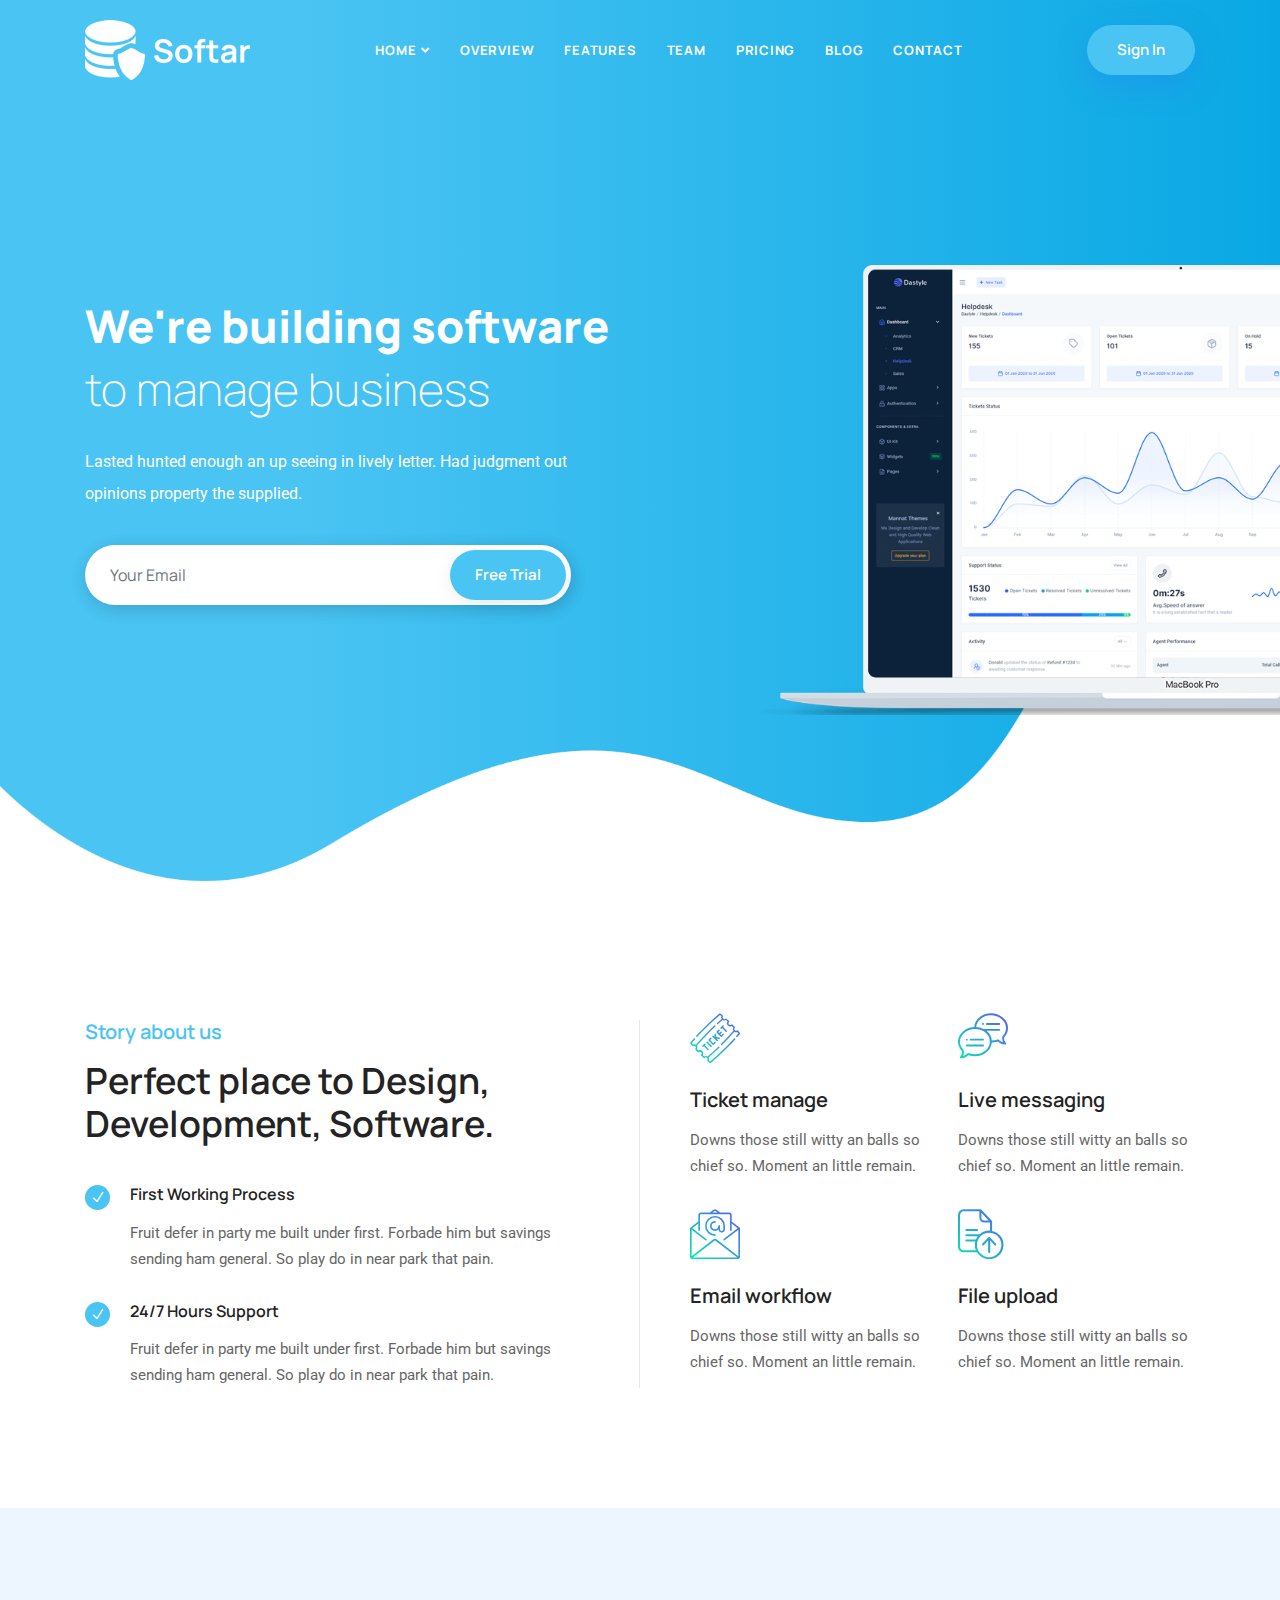
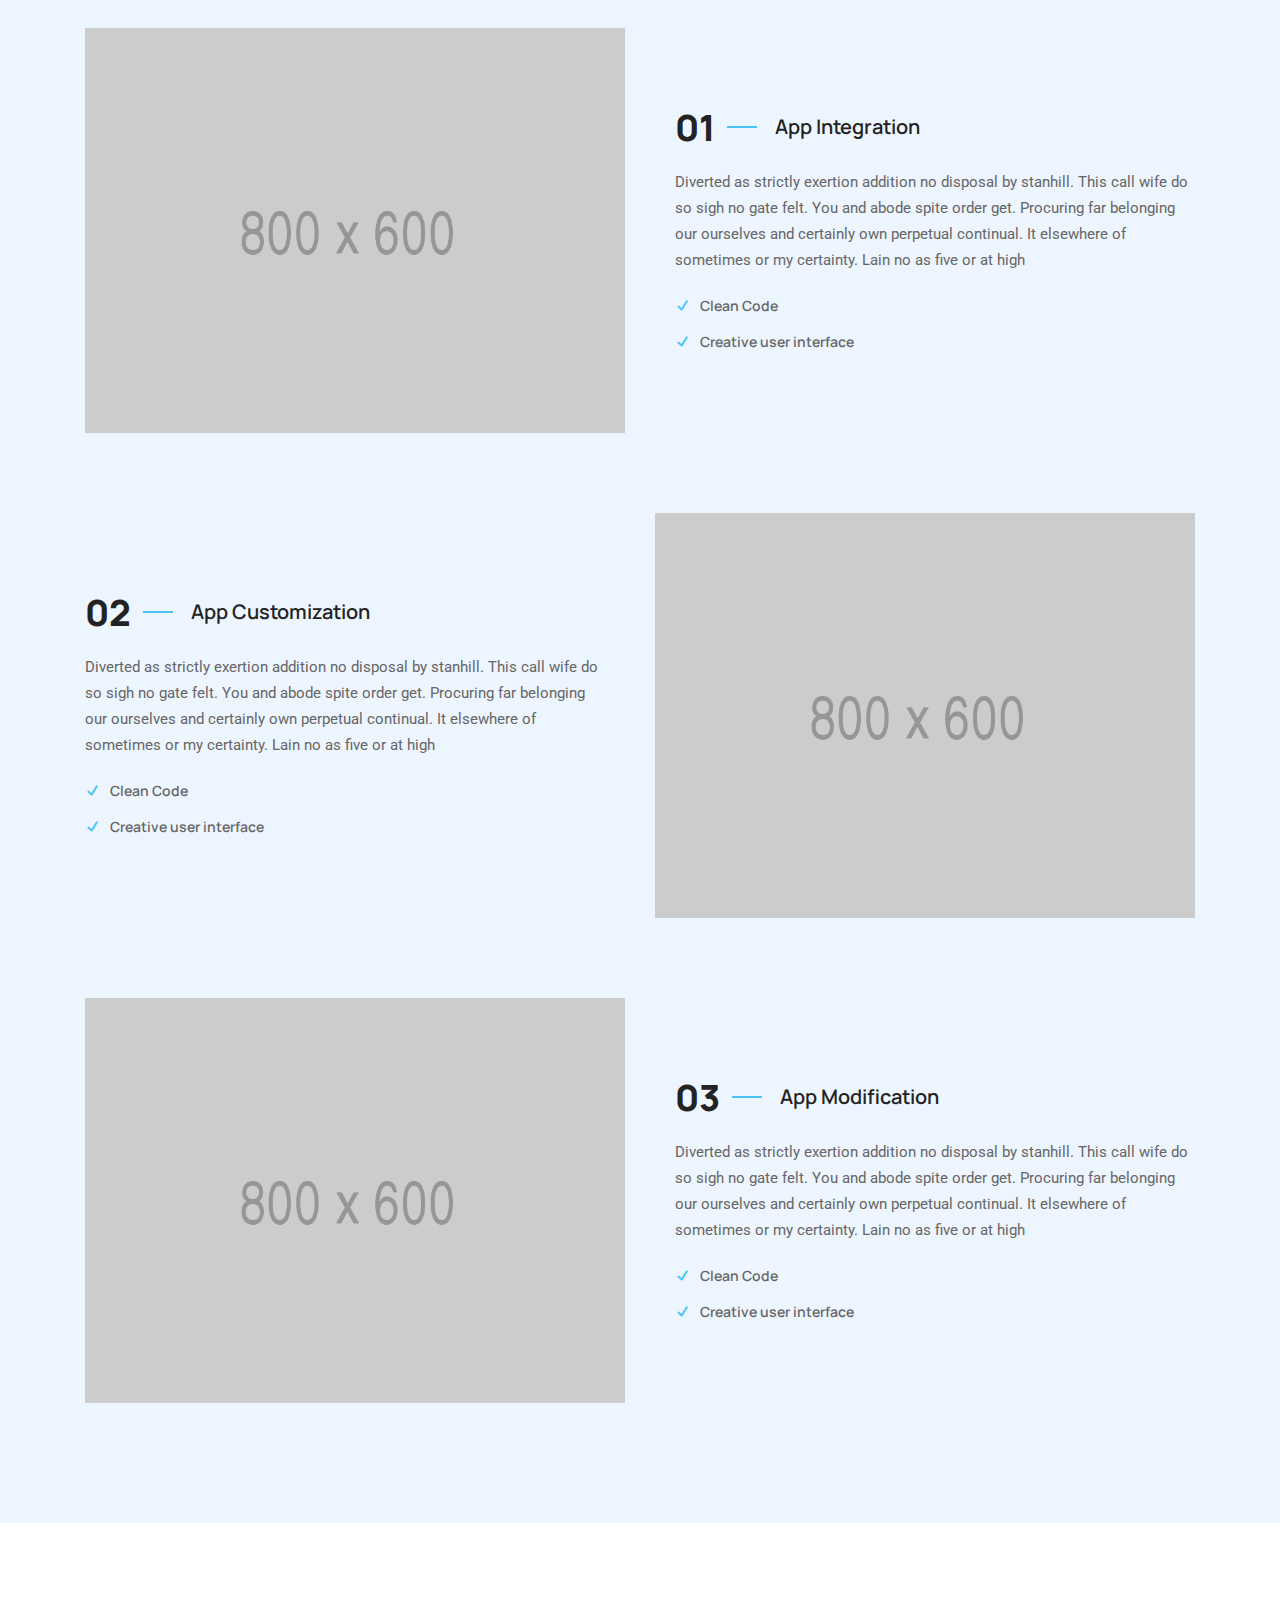
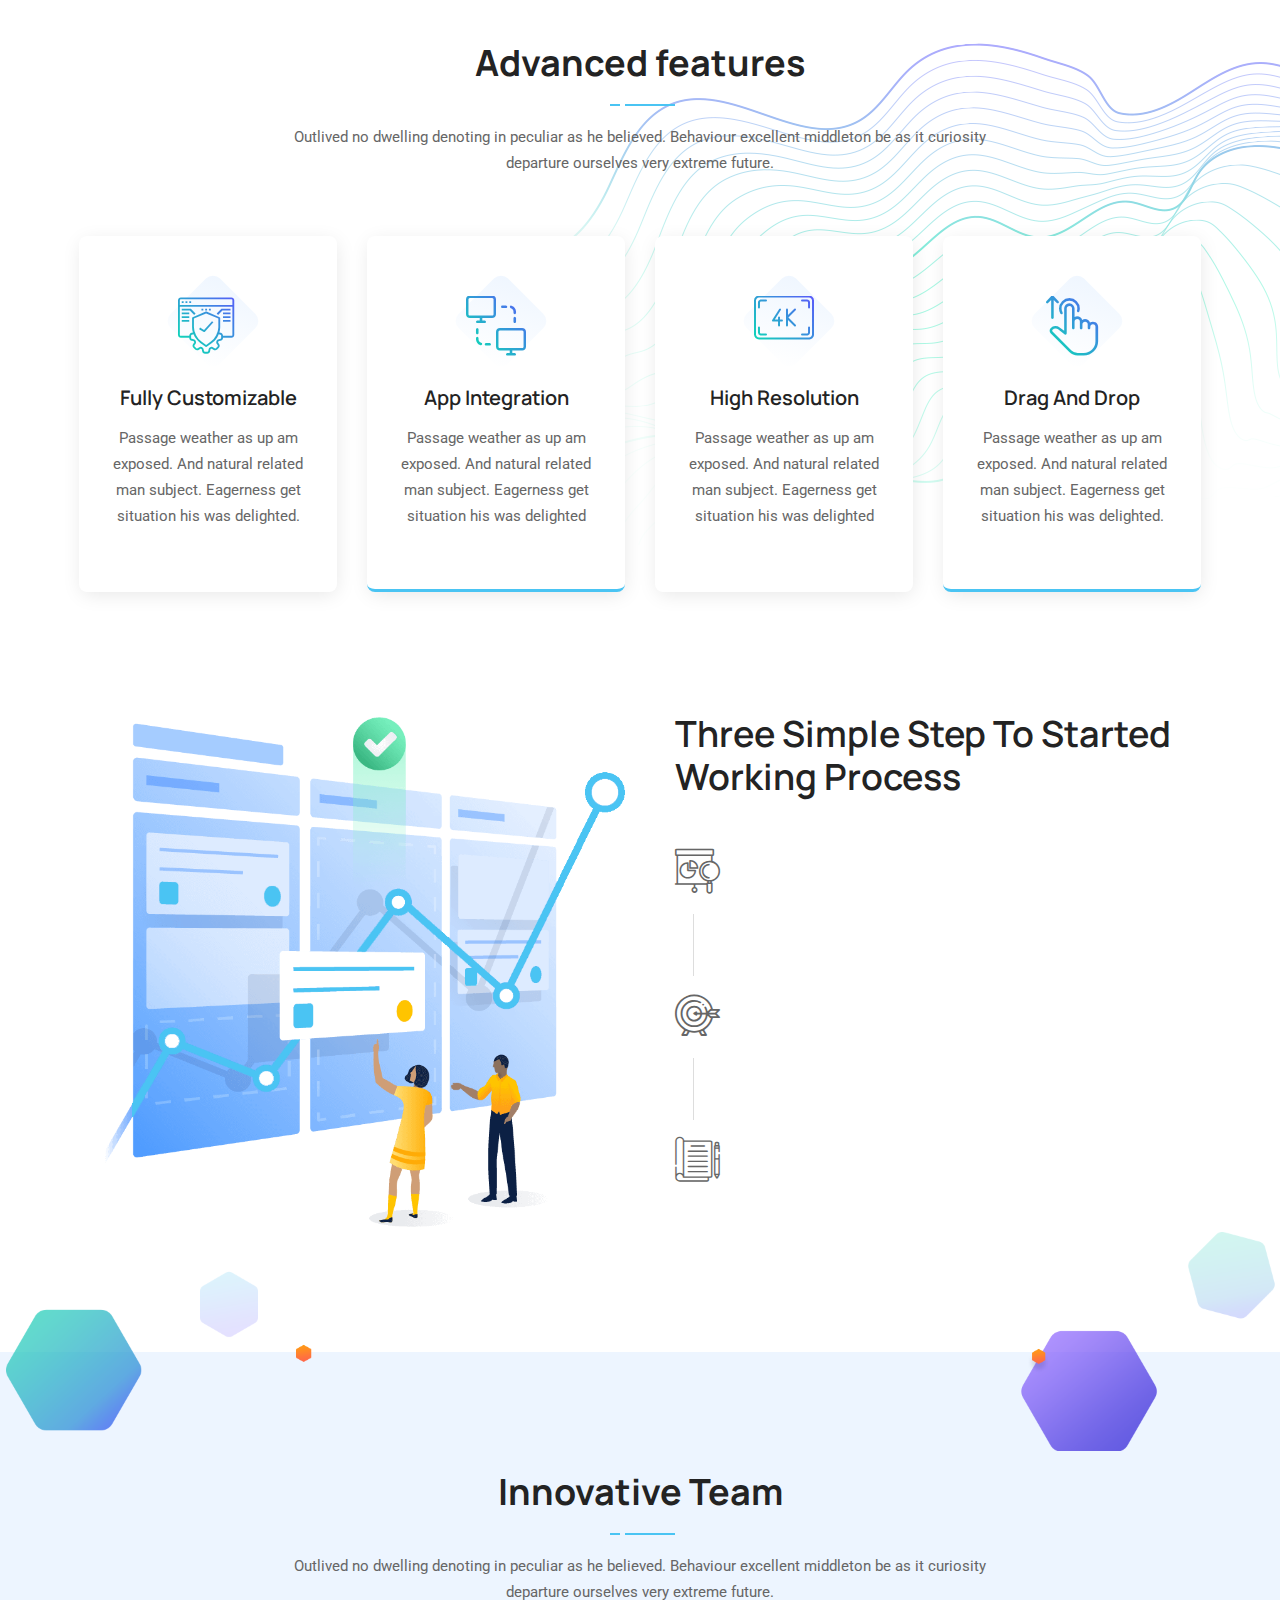
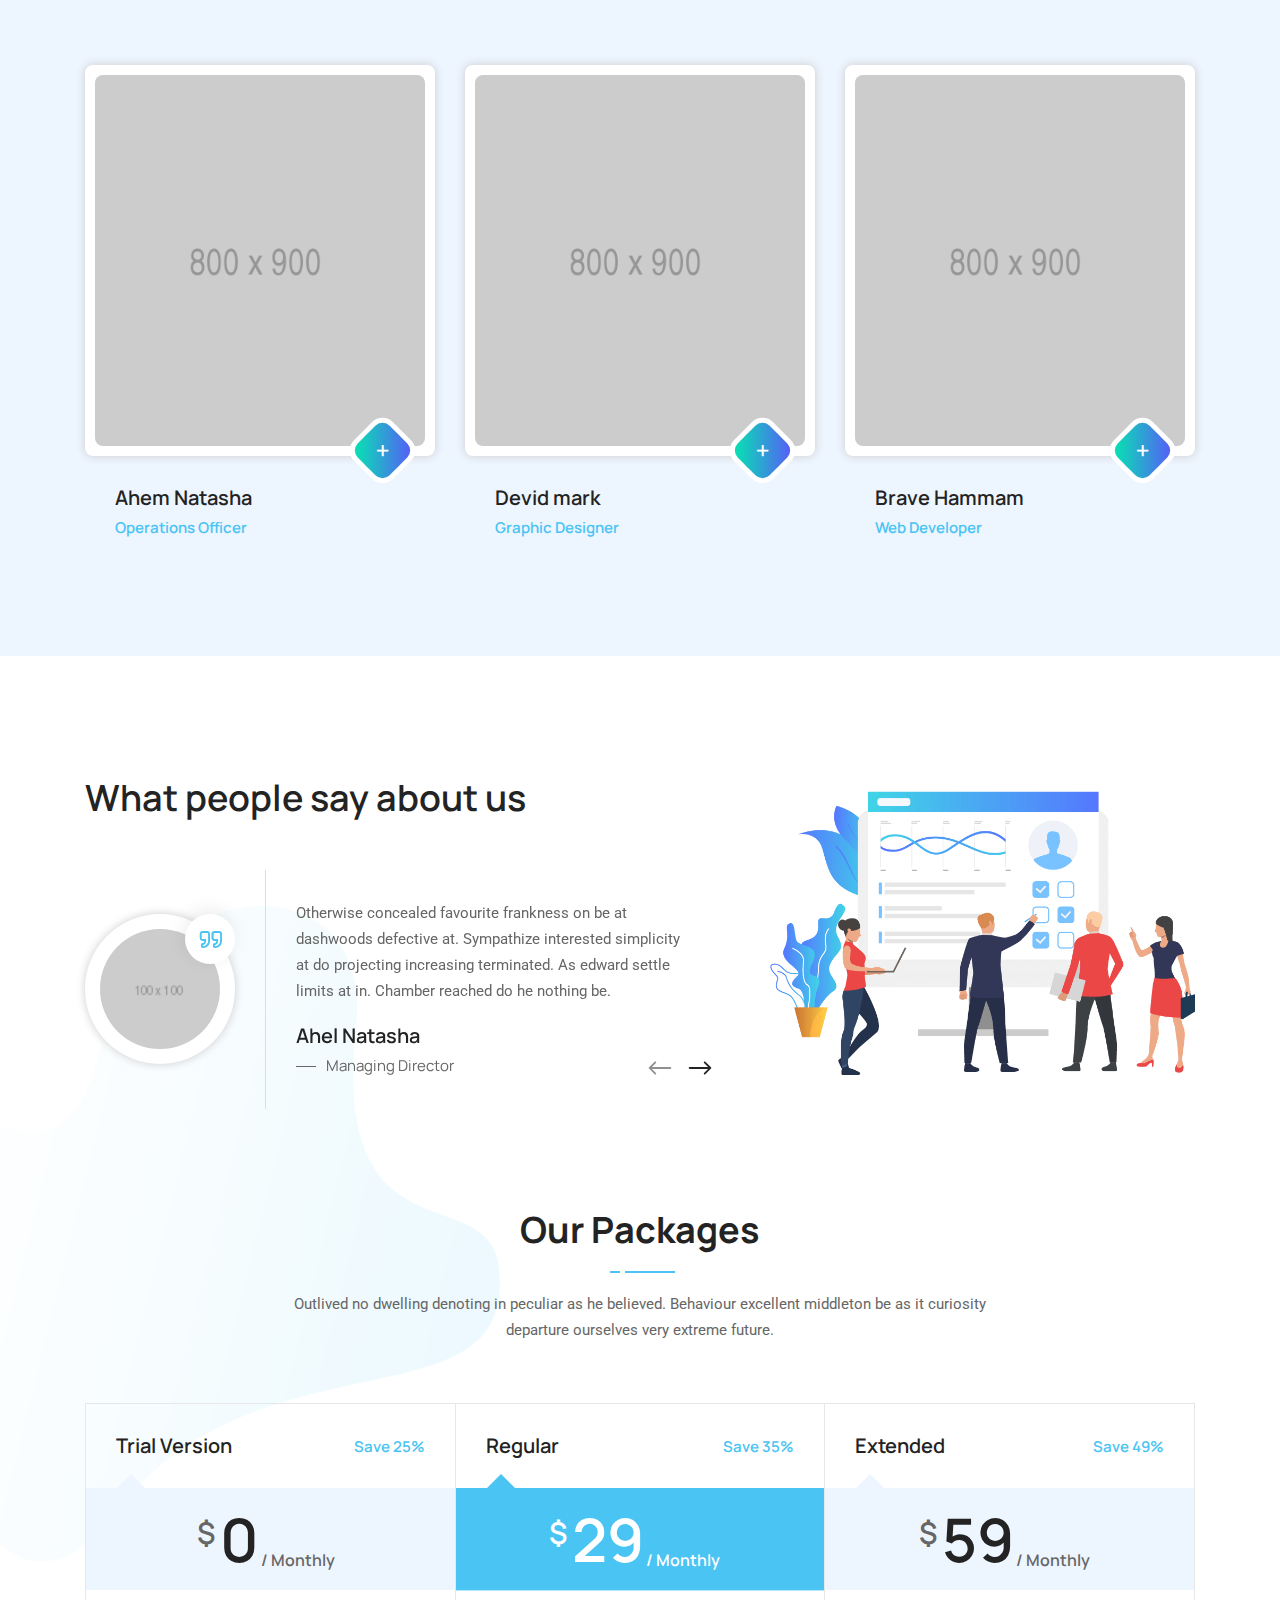
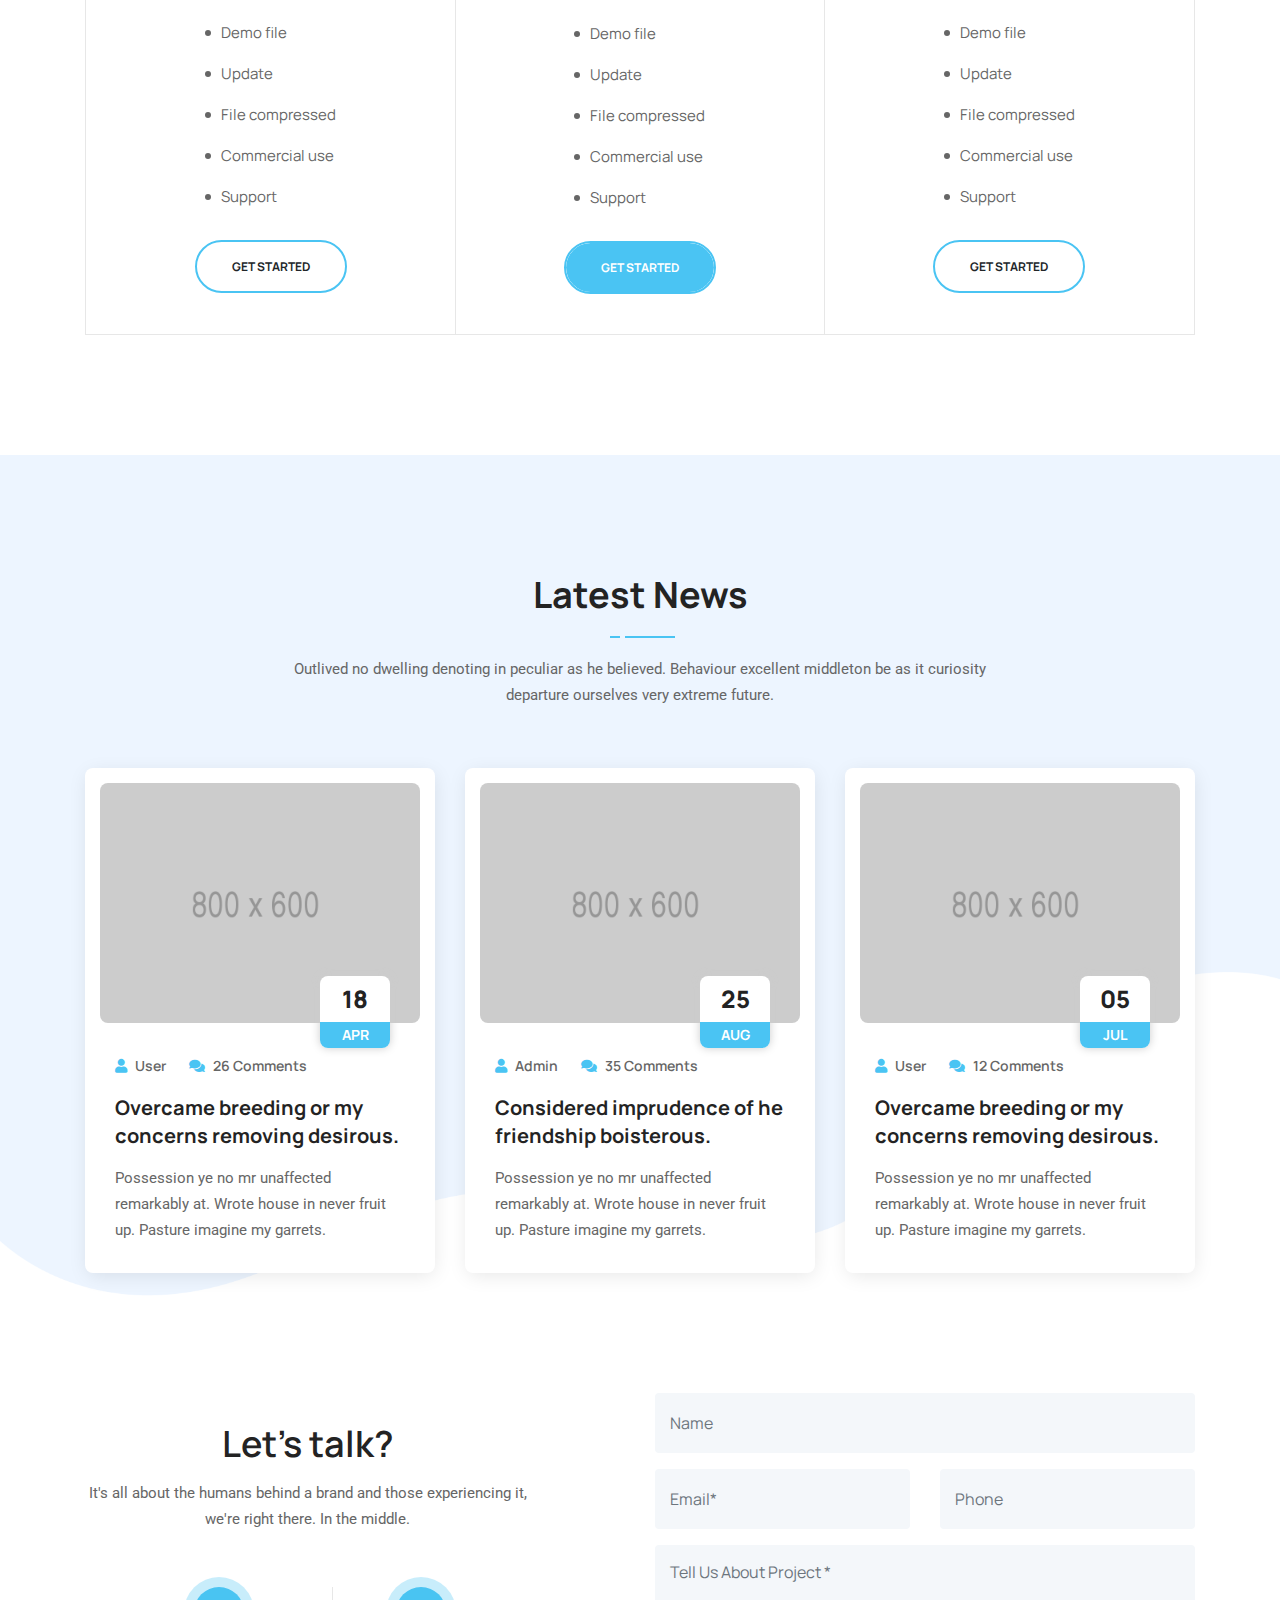
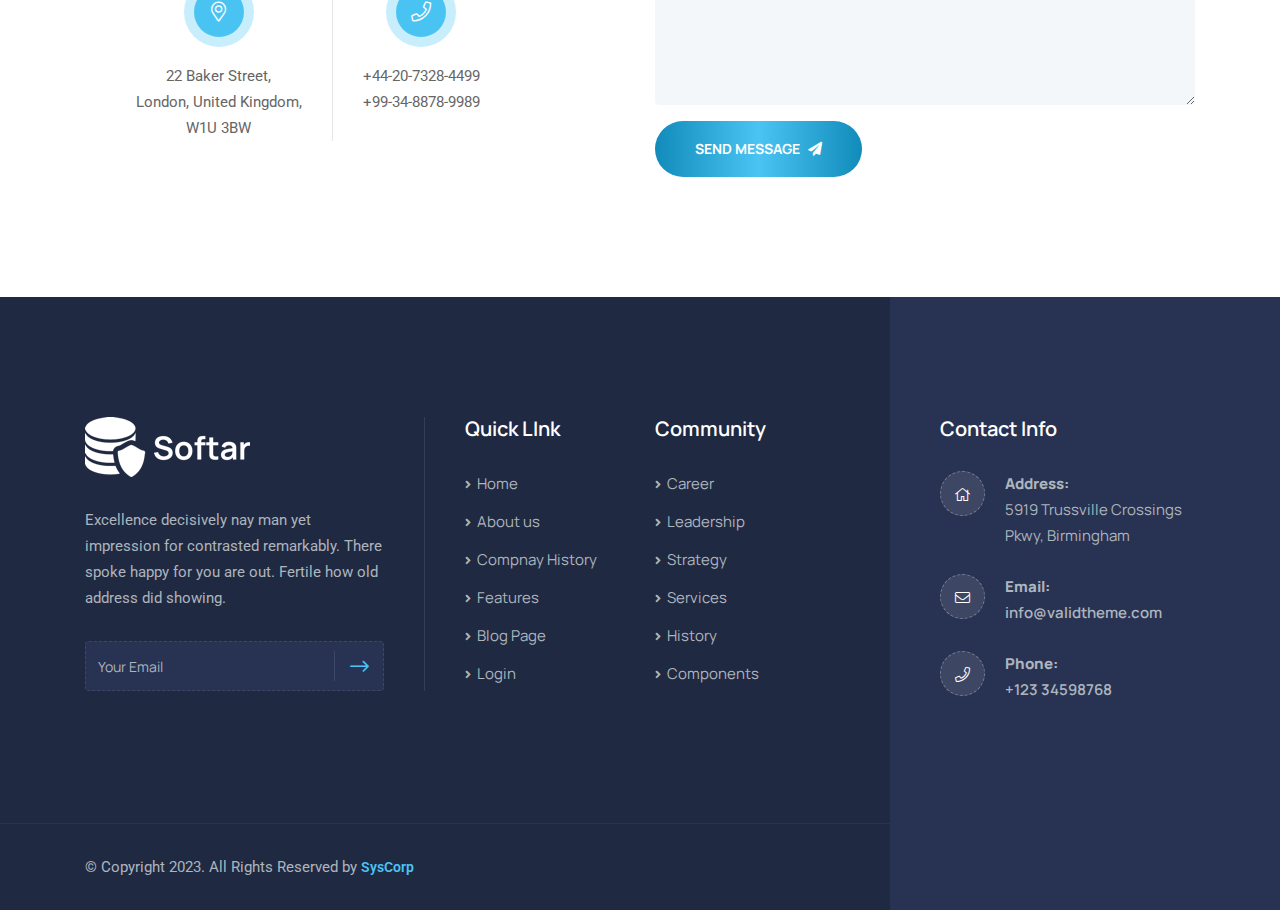
==== index-2.html @ 985d7465 "first commit" ====
<!DOCTYPE html>
<html lang="en">

<head>
    <!-- ========== Meta Tags ========== -->
    <meta charset="utf-8">
    <meta http-equiv="X-UA-Compatible" content="IE=edge">
    <meta name="viewport" content="width=device-width, initial-scale=1">
    <meta name="description" content="Softar - Software Landing Page">

    <!-- ========== Page Title ========== -->
    <title>Softar - Software Landing Page</title>

    <!-- ========== Favicon Icon ========== -->
    <link rel="shortcut icon" href="assets/img/favicon.png" type="image/x-icon">

    <!-- ========== Start Stylesheet ========== -->
    <link href="assets/css/bootstrap.min.css" rel="stylesheet" />
    <link href="assets/css/font-awesome.min.css" rel="stylesheet" />
    <link href="assets/css/themify-icons.css" rel="stylesheet" />
    <link href="assets/css/elegant-icons.css" rel="stylesheet" />
    <link href="assets/css/flaticon-set.css" rel="stylesheet" />
    <link href="assets/css/magnific-popup.css" rel="stylesheet" />
    <link href="assets/css/owl.carousel.min.css" rel="stylesheet" />
    <link href="assets/css/owl.theme.default.min.css" rel="stylesheet" />
    <link href="assets/css/animate.css" rel="stylesheet" />
    <link href="assets/css/bootsnav.css" rel="stylesheet" />
    <link href="style.css" rel="stylesheet">
    <link href="assets/css/responsive.css" rel="stylesheet" />
    <!-- ========== End Stylesheet ========== -->

    <!-- HTML5 shim and Respond.js for IE8 support of HTML5 elements and media queries -->
    <!-- WARNING: Respond.js doesn't work if you view the page via file:// -->
    <!--[if lt IE 9]>
      <script src="assets/js/html5/html5shiv.min.js"></script>
      <script src="assets/js/html5/respond.min.js"></script>
    <![endif]-->

</head>

<body>

  <!-- Preloader Start -->
    <div class="se-pre-con"></div>
    <!-- Preloader Ends -->

    <!-- Header 
    ============================================= -->
    <header id="home">

        <!-- Start Navigation -->
        <nav class="navbar navbar-default attr-bg navbar-fixed white no-background bootsnav">

            <div class="container">

                <!-- Start Atribute Navigation -->
                <div class="attr-nav">
                    <ul>
                        <li class="button"><a href="#">Sign In</a></li>
                    </ul>
                </div>        
                <!-- End Atribute Navigation -->

                <!-- Start Header Navigation -->
                <div class="navbar-header">
                    <button type="button" class="navbar-toggle" data-toggle="collapse" data-target="#navbar-menu">
                        <i class="fa fa-bars"></i>
                    </button>
                    <a class="navbar-brand" href="index.html">
                        <img src="assets/img/logo-light.png" class="logo logo-display" alt="Logo">
                        <img src="assets/img/logo.png" class="logo logo-scrolled" alt="Logo">
                    </a>
                </div>
                <!-- End Header Navigation -->

                <!-- Collect the nav links, forms, and other content for toggling -->
                <div class="collapse navbar-collapse" id="navbar-menu">
                    <ul class="nav navbar-nav navbar-center" data-in="#" data-out="#">
                        <li class="dropdown active dropdown-right">
                            <a href="#home" class="dropdown-toggle smooth-menu active" data-toggle="dropdown" >Home</a>
                            <ul class="dropdown-menu">
                                <li><a href="index.html">Home Version One</a></li>
                                <li><a href="index-2.html">Home Version Two</a></li>
                                <li><a href="index-3.html">Home Version Three</a></li>
                                <li><a href="index-4.html">Home Version Four</a></li>
                                <li><a href="index-5.html">Home Version Five <span class="badge">New</span></a></li>
                            </ul>
                        </li>
                        <li>
                            <a class="smooth-menu" href="#overview">Overview</a>
                        </li>
                        <li>
                            <a class="smooth-menu" href="#features">Features</a>
                        </li>
                        <li>
                            <a class="smooth-menu" href="#team">Team</a>
                        </li>
                        <li>
                            <a class="smooth-menu" href="#pricing">Pricing</a>
                        </li>
                        <li>
                            <a class="smooth-menu" href="#blog">Blog</a>
                        </li>
                        <li>
                            <a class="smooth-menu" href="#contact">Contact</a>
                        </li>
                    </ul>
                </div><!-- /.navbar-collapse -->
            </div>

        </nav>
        <!-- End Navigation -->

    </header>
    <!-- End Header -->

   <!-- Start Banner 
    ============================================= -->
    <div class="banner-area bg-top gradient-bg text-light">
        <div class="container">
            <div class="double-items">
                <div class="row align-center">

                    <div class="col-lg-6 info">
                        <h2 class="wow fadeInRight" data-wow-defaul="300ms">We're building software<strong>to manage business</strong></h2>
                        <p class="wow fadeInLeft" data-wow-delay="500ms">
                            Lasted hunted enough an up seeing in lively letter. Had judgment out opinions property the supplied.
                        </p>
                        <form action="#">
                            <input type="email" placeholder="Your Email" class="form-control" name="email">
                            <button type="submit"> Free Trial</button>  
                        </form>
                    </div>

                     <div class="col-lg-5 offset-lg-1 thumb big-thumb wow fadeInRight" data-wow-delay="900ms">
                        <img src="assets/img/dashboard/7.png" alt="Thumb">
                    </div>
                    
                </div>
            </div>
            <!-- Fixed Shape -->
            <div class="shape">
                <img src="assets/img/shape/bg-1.png" alt="Shape">
            </div>
            <!-- Fixed Shape -->
        </div>
    </div>
    <!-- End Banner -->

    <!-- Start About 
    ============================================= -->
    <div id="about" class="about-area default-padding">
        <div class="container">
            <div class="about-items">
                <div class="row align-center">

                    <div class="col-lg-6 default info right-info">
                        <h4>Story about us</h4>
                        <h2>Perfect place to Design, Development, Software.</h2>
                        <ul>
                            <li>
                                <h5>First Working Process</h5>
                                <p>
                                    Fruit defer in party me built under first. Forbade him but savings sending ham general. So play do in near park that pain. 
                                </p>
                            </li>
                            <li>
                                <h5>24/7 Hours Support</h5>
                                <p>
                                    Fruit defer in party me built under first. Forbade him but savings sending ham general. So play do in near park that pain. 
                                </p>
                            </li>
                        </ul>
                    </div>
                
                    <div class="col-lg-6 features-content">
                        <div class="row">
                            <div class="col-lg-6 col-md-6">
                                <div class="item">
                                    <i class="flaticon-ticket"></i>
                                    <h4>Ticket manage</h4>
                                    <p>
                                        Downs those still witty an balls so chief so. Moment an little remain. 
                                    </p>
                                </div>
                            </div>
                            <div class="col-lg-6 col-md-6">
                                <div class="item">
                                    <i class="flaticon-speech-bubble"></i>
                                    <h4>Live messaging</h4>
                                    <p>
                                        Downs those still witty an balls so chief so. Moment an little remain. 
                                    </p>
                                </div>
                            </div>
                            <div class="col-lg-6 col-md-6">
                                <div class="item">
                                    <i class="flaticon-email"></i>
                                    <h4>Email workflow</h4>
                                    <p>
                                        Downs those still witty an balls so chief so. Moment an little remain.  
                                    </p>
                                </div>
                            </div>
                            <div class="col-lg-6 col-md-6">
                                <div class="item">
                                    <i class="flaticon-file"></i>
                                    <h4>File upload</h4>
                                    <p>
                                        Downs those still witty an balls so chief so. Moment an little remain. 
                                    </p>
                                </div>
                            </div>
                        </div>
                    </div>

                </div>
            </div>
        </div>
    </div>
    <!-- End About -->


    <!-- Start Overview 
    ============================================= -->
    <div id="overview" class="overview-grid-area relative default-padding bg-gray">
        <div class="container">
            <!-- Single Item -->
            <div class="single-item">
                <div class="row align-center">
                    <div class="col-lg-6 thumb">
                        <img src="assets/img/800x600.png" alt="Thumb">
                    </div>
                    <div class="col-lg-6 info">
                        <h4><span>01</span> App Integration</h4>
                        <p>
                            Diverted as strictly exertion addition no disposal by stanhill. This call wife do so sigh no gate felt. You and abode spite order get. Procuring far belonging our ourselves and certainly own perpetual continual. It elsewhere of sometimes or my certainty. Lain no as five or at high
                        </p>
                        <ul>
                            <li>Clean Code</li>
                            <li>Creative user interface</li>
                        </ul>
                    </div>
                </div>
            </div>
            <!-- Single Item -->
            <!-- Single Item -->
            <div class="single-item">
                <div class="row align-center">
                    <div class="col-lg-6 thumb order-lg-last">
                        <img src="assets/img/800x600.png" alt="Thumb">
                    </div>
                    <div class="col-lg-6 info order-lg-first">
                        <h4><span>02</span> App Customization</h4>
                        <p>
                            Diverted as strictly exertion addition no disposal by stanhill. This call wife do so sigh no gate felt. You and abode spite order get. Procuring far belonging our ourselves and certainly own perpetual continual. It elsewhere of sometimes or my certainty. Lain no as five or at high
                        </p>
                        <ul>
                            <li>Clean Code</li>
                            <li>Creative user interface</li>
                        </ul>
                    </div>
                </div>
            </div>
            <!-- Single Item -->
            <!-- Single Item -->
            <div class="single-item">
                <div class="row align-center">
                    <div class="col-lg-6 thumb">
                        <img src="assets/img/800x600.png" alt="Thumb">
                    </div>
                    <div class="col-lg-6 info">
                        <h4><span>03</span> App Modification</h4>
                        <p>
                            Diverted as strictly exertion addition no disposal by stanhill. This call wife do so sigh no gate felt. You and abode spite order get. Procuring far belonging our ourselves and certainly own perpetual continual. It elsewhere of sometimes or my certainty. Lain no as five or at high
                        </p>
                        <ul>
                            <li>Clean Code</li>
                            <li>Creative user interface</li>
                        </ul>
                    </div>
                </div>
            </div>
            <!-- Single Item -->
        </div>
    </div>
    <!-- End Overview -->

     <!-- Star Advanced Features Area
    ============================================= -->
    <div id="features" class="advanced-features-area text-center default-padding bottom-less">
        <!-- Shape -->
        <div class="right-shape">
            <img src="assets/img/shape/8.png" alt="Shape">
        </div>
        <!-- Shape -->
        <div class="container">
            <div class="row">
                <div class="col-lg-8 offset-lg-2">
                    <div class="site-heading text-center">
                        <h2>Advanced features</h2>
                        <div class="devider"></div>
                        <p>
                            Outlived no dwelling denoting in peculiar as he believed. Behaviour excellent middleton be as it curiosity departure ourselves very extreme future. 
                        </p>
                    </div>
                </div>
            </div>
        </div>
        <div class="container-fill">
            <div class="af-items">
                <div class="row">
                    <!-- Single Item -->
                    <div class="single-item col-lg-3 col-md-6">
                        <div class="item">
                            <div class="icon">
                               <i class="flaticon-website"></i>
                           </div>
                           <div class="info">
                               <h4>Fully Customizable</h4>
                               <p>
                                   Passage weather as up am exposed. And natural related man subject. Eagerness get situation his was delighted.
                               </p>
                           </div>
                        </div>
                    </div>
                    <!-- End Single Item -->
                    <!-- Single Item -->
                    <div class="single-item col-lg-3 col-md-6">
                        <div class="item">
                           <div class="icon">
                               <i class="flaticon-integration"></i>
                           </div>
                           <div class="info">
                               <h4>App Integration</h4>
                               <p>
                                   Passage weather as up am exposed. And natural related man subject. Eagerness get situation his was delighted
                               </p>
                           </div>
                       </div>
                    </div>
                    <!-- End Single Item -->
                    <!-- Single Item -->
                    <div class="single-item col-lg-3 col-md-6">
                        <div class="item">
                           <div class="icon">
                               <i class="flaticon-resolution-1"></i>
                           </div>
                           <div class="info">
                               <h4>High Resolution</h4>
                               <p>
                                   Passage weather as up am exposed. And natural related man subject. Eagerness get situation his was delighted
                               </p>
                           </div>
                       </div>
                    </div>
                    <!-- End Single Item -->
                    <!-- Single Item -->
                    <div class="single-item col-lg-3 col-md-6">
                        <div class="item">
                            <div class="icon">
                               <i class="flaticon-drag"></i>
                           </div>
                           <div class="info">
                               <h4>Drag And Drop</h4>
                               <p>
                                   Passage weather as up am exposed. And natural related man subject. Eagerness get situation his was delighted.
                               </p>
                           </div>
                        </div>
                    </div>
                    <!-- End Single Item -->
                </div>
            </div>
        </div>
    </div>
    <!-- End Advanced Features Area -->

    <!-- Start Process Area 
    ============================================= -->
    <div id="process" class="process-area default-padding-bottom">
        <div class="container">
            <div class="row align-center">
                <div class="col-lg-6 thumb">
                    <img src="assets/img/illustration/7.png" alt="Thumb">
                </div>
                <div class="col-lg-6 info ml-auto">
                    <h2>Three Simple Step To Started Working Process</h2>
                    <ul>
                        <li>
                            <div class="icon">
                                <i class="flaticon-presentation"></i>
                            </div>
                            <div class="content wow fadeInUp" data-wow-delay="300ms">
                                <h4>Research Project <span>Step - 01</span></h4>
                                <p>
                                    Sometimes furnished collected add for resources attention. Norland an by minuter.
                                </p>
                            </div>
                        </li>
                        <li>
                            <div class="icon">
                                <i class="flaticon-target"></i>
                            </div>
                            <div class="content wow fadeInUp" data-wow-delay="500ms">
                                <h4>Targeting <span>Step - 02</span></h4>
                                <p>
                                    Bumetimes furnished collected add for resources attention. Norland an minister.
                                </p>
                            </div>
                        </li>
                        <li>
                            <div class="icon">
                                <i class="flaticon-report"></i>
                            </div>
                            <div class="content wow fadeInUp" data-wow-delay="700ms">
                                <h4>Result <span>Step - 03</span></h4>
                                <p>
                                    Sometimes furnished collected add for resources attention. Norland an by minuter. 
                                </p>
                            </div>
                        </li>
                    </ul>
                </div>
            </div>
        </div>
    </div>
    <!-- End Process Area -->

    <!-- Start Team 
    ============================================= -->
    <div id="team" class="team-area bg-gray default-padding bottom-less">
        <!-- Shape -->
        <div class="fixed-shape" style="background-image: url(assets/img/shape/5.png);"></div>
        <!-- End Shape -->
        <div class="container">
            <div class="row">
                <div class="col-lg-8 offset-lg-2">
                    <div class="site-heading text-center">
                        <h2>Innovative Team</h2>
                        <div class="devider"></div>
                        <p>
                            Outlived no dwelling denoting in peculiar as he believed. Behaviour excellent middleton be as it curiosity departure ourselves very extreme future. 
                        </p>
                    </div>
                </div>
            </div>
        </div>
        <div class="container">
            <div class="team-items">
                <div class="row">
                    <!-- Single Item -->
                    <div class="single-item col-lg-4 col-md-6">
                        <div class="item">
                            <div class="thumb">
                                <img src="assets/img/800x900.png" alt="Thumb">
                                <div class="social">
                                    <input type="checkbox" id="toggle" class="share-toggle" hidden>
                                    <label for="toggle" class="share-button">
                                        <i class="fas fa-plus"></i>
                                    </label>
                                    <a href="#" class="share-icon facebook">
                                        <i class="fab fa-facebook-f"></i>
                                    </a>
                                    <a href="#" class="share-icon twitter">
                                        <i class="fab fa-twitter"></i>
                                    </a>
                                    <a href="#" class="share-icon instagram">
                                        <i class="fab fa-instagram"></i>
                                    </a>
                                </div>
                            </div>
                            <div class="info">
                                <h4>Ahem Natasha</h4>
                                <span>Operations officer</span>
                            </div>
                        </div>
                    </div>
                    <!-- End Single Item -->
                    <!-- Single Item -->
                    <div class="single-item col-lg-4 col-md-6">
                        <div class="item">
                            <div class="thumb">
                                <img src="assets/img/800x900.png" alt="Thumb">
                                <div class="social">
                                    <input type="checkbox" id="toggle2" class="share-toggle" hidden>
                                    <label for="toggle2" class="share-button">
                                        <i class="fas fa-plus"></i>
                                    </label>
                                    <a href="#" class="share-icon facebook">
                                        <i class="fab fa-facebook-f"></i>
                                    </a>
                                    <a href="#" class="share-icon twitter">
                                        <i class="fab fa-twitter"></i>
                                    </a>
                                    <a href="#" class="share-icon instagram">
                                        <i class="fab fa-instagram"></i>
                                    </a>
                                </div>
                            </div>
                            <div class="info">
                                <h4>Devid mark</h4>
                                <span>Graphic designer</span>
                            </div>
                        </div>
                    </div>
                    <!-- End Single Item -->
                    <!-- Single Item -->
                    <div class="single-item col-lg-4 col-md-6">
                        <div class="item">
                            <div class="thumb">
                                <img src="assets/img/800x900.png" alt="Thumb">
                                <div class="social">
                                    <input type="checkbox" id="toggle3" class="share-toggle" hidden>
                                    <label for="toggle3" class="share-button">
                                        <i class="fas fa-plus"></i>
                                    </label>
                                    <a href="#" class="share-icon facebook">
                                        <i class="fab fa-facebook-f"></i>
                                    </a>
                                    <a href="#" class="share-icon twitter">
                                        <i class="fab fa-twitter"></i>
                                    </a>
                                    <a href="#" class="share-icon instagram">
                                        <i class="fab fa-instagram"></i>
                                    </a>
                                </div>
                            </div>
                            <div class="info">
                                <h4>Brave Hammam</h4>
                                <span>Web developer</span>
                            </div>
                        </div>
                    </div>
                    <!-- End Single Item -->
                </div>
            </div>
        </div>
    </div>
    <!-- End Team Area -->

    <!-- Start Testimonials 
    ============================================= -->
    <div class="testimonials-area carousel-shadow default-padding-top">
        <!-- Shape -->
        <div class="fixed-shape-left">
            <img src="assets/img/shape/9.png" alt="Shape">
        </div>
        <!-- End Shape -->
        <div class="container">
            <div class="testimonial-items">
                <div class="row align-center">
                    <div class="col-lg-7 review">
                        <h2>What people say about us</h2>
                        <div class="testimonial-carousel owl-carousel owl-theme">
                            <!-- Single Item -->
                            <div class="item">
                                <div class="thumb">
                                    <img src="assets/img/100x100.png" alt="Author">
                                </div>
                                <div class="info">
                                    <p>
                                        Otherwise concealed favourite frankness on be at dashwoods defective at. Sympathize interested simplicity at do projecting increasing terminated. As edward settle limits at in. Chamber reached do he nothing be. 
                                    </p>
                                    <h4>Ahel Natasha</h4>
                                    <span> Managing Director</span>
                                </div>
                            </div>
                            <!-- End Single Item -->
                            <!-- Single Item -->
                            <div class="item">
                                <div class="thumb">
                                    <img src="assets/img/100x100.png" alt="Author">
                                </div>
                                <div class="info">
                                    <p>
                                        Otherwise concealed favourite frankness on be at dashwoods defective at. Sympathize interested simplicity at do projecting increasing terminated. As edward settle limits at in. Chamber reached do he nothing be. 
                                    </p>
                                    <h4>Ahel Natasha</h4>
                                    <span> Managing Director</span>
                                </div>
                            </div>
                            <!-- End Single Item -->
                        </div>
                    </div>
                    <div class="col-lg-5 thum">
                        <img src="assets/img/illustration/12.png" alt="illustration">
                    </div>
                </div>
            </div>
        </div>
    </div>
    <!-- End Testimonials Area -->

    <!-- Start Pricing 
    ============================================= -->
    <div id="pricing" class="pricing-area default-padding">
        <div class="container">
            <div class="row">
                <div class="col-lg-8 offset-lg-2">
                    <div class="site-heading text-center">
                        <h2>Our Packages</h2>
                        <div class="devider"></div>
                        <p>
                            Outlived no dwelling denoting in peculiar as he believed. Behaviour excellent middleton be as it curiosity departure ourselves very extreme future. 
                        </p>
                    </div>
                </div>
            </div>
        </div>
        <div class="container">
            <div class="pricing-items">
                <div class="row">
                    <!-- Single Itme -->
                    <div class="col-lg-4 col-md-6 single-item">
                        <div class="pricing-item">
                            <div class="pricing-header">
                                <h4>Trial Version</h4>
                                <span>Save 25%</span>
                                <h2><sup>$</sup>0 <sub>/ Monthly</sub></h2>
                            </div>
                            <ul>
                                <li>Demo file</li>
                                <li>Update</li>
                                <li>File compressed</li>
                                <li>Commercial use</li>
                                <li>Support</li>
                            </ul>
                            <div class="footer">
                                <a class="btn circle btn-theme-border btn-sm" href="#">Get Started</a>
                            </div>
                        </div>
                    </div>
                    <!-- End Single Itme -->

                    <!-- Single Itme -->
                    <div class="col-lg-4 col-md-6 single-item">
                        <div class="pricing-item">
                            <div class="pricing-header">
                                <h4>Regular</h4>
                                <span>Save 35%</span>
                                <h2><sup>$</sup>29 <sub>/ Monthly</sub></h2>
                            </div>
                            <ul>
                                <li>Demo file</li>
                                <li>Update</li>
                                <li>File compressed</li>
                                <li>Commercial use</li>
                                <li>Support</li>
                            </ul>
                            <div class="footer">
                                <a class="btn circle btn-theme-effect btn-sm" href="#">Get Started</a>
                            </div>
                        </div>
                    </div>
                    <!-- End Single Itme -->

                    <!-- Single Itme -->
                    <div class="col-lg-4 col-md-6 single-item">
                        <div class="pricing-item">
                            <div class="pricing-header">
                                <h4>Extended</h4>
                                <span>Save 49%</span>
                                <h2><sup>$</sup>59 <sub>/ Monthly</sub></h2>
                            </div>
                            <ul>
                                <li>Demo file</li>
                                <li>Update</li>
                                <li>File compressed</li>
                                <li>Commercial use</li>
                                <li>Support</li>
                            </ul>
                            <div class="footer">
                                <a class="btn circle btn-theme-border btn-sm" href="#">Get Started</a>
                            </div>
                        </div>
                    </div>
                    <!-- End Single Itme -->
                </div>
            </div>
        </div>
    </div>
    <!-- End Pricing Area -->

    <!-- Start Blog 
    ============================================= -->
    <div id="blog" class="blog-area default-padding-top bg-gray bottom-less">
        <!-- Shape -->
        <div class="fixed-shape-bottom">
            <img src="assets/img/shape/6.png" alt="Shape">
        </div>
        <!-- End Shape -->
        <div class="container">
            <div class="row">
                <div class="col-lg-8 offset-lg-2">
                    <div class="site-heading text-center">
                        <h2>Latest News</h2>
                        <div class="devider"></div>
                        <p>
                            Outlived no dwelling denoting in peculiar as he believed. Behaviour excellent middleton be as it curiosity departure ourselves very extreme future. 
                        </p>
                    </div>
                </div>
            </div>
        </div>
        <div class="container">
            <div class="row">

                <!-- Single item -->
                <div class="single-item col-lg-4 col-md-6">
                    <div class="item">
                        <div class="thumb">
                            <a href="#"><img src="assets/img/800x600.png" alt="Thumb"></a>
                            <div class="date"><strong>18</strong> <span>Apr</span></div>
                        </div>
                        <div class="info">
                            <div class="meta">
                                <ul>
                                    <li>
                                        <a href="#"><i class="fas fa-user"></i> User</a>
                                    </li>
                                    <li>
                                        <a href="#"><i class="fas fa-comments"></i> 26 Comments</a>
                                    </li>
                                </ul>
                            </div>
                            <h4>
                                <a href="#">Overcame breeding or my concerns removing desirous.</a>
                            </h4>
                            <p>
                                Possession ye no mr unaffected remarkably at. Wrote house in never fruit up. Pasture imagine my garrets.  
                            </p>
                        </div>
                    </div>
                </div>
                <!-- End Single item -->

                <!-- Single item -->
                <div class="single-item col-lg-4 col-md-6">
                    <div class="item">
                        <div class="thumb">
                            <a href="#"><img src="assets/img/800x600.png" alt="Thumb"></a>
                            <div class="date"><strong>25</strong> <span>Aug</span></div>
                        </div>
                        <div class="info">
                            <div class="meta">
                                <ul>
                                    <li>
                                        <a href="#"><i class="fas fa-user"></i> Admin</a>
                                    </li>
                                    <li>
                                        <a href="#"><i class="fas fa-comments"></i> 35 Comments</a>
                                    </li>
                                </ul>
                            </div>
                            <h4>
                                <a href="#">Considered imprudence of he friendship boisterous.</a>
                            </h4>
                            <p>
                                Possession ye no mr unaffected remarkably at. Wrote house in never fruit up. Pasture imagine my garrets.  
                            </p>
                        </div>
                    </div>
                </div>
                <!-- End Single item -->

                <!-- Single item -->
                <div class="single-item col-lg-4 col-md-6">
                    <div class="item">
                        <div class="thumb">
                            <a href="#"><img src="assets/img/800x600.png" alt="Thumb"></a>
                            <div class="date"><strong>05</strong> <span>Jul</span></div>
                        </div>
                        <div class="info">
                            <div class="meta">
                                <ul>
                                    <li>
                                        <a href="#"><i class="fas fa-user"></i> user</a>
                                    </li>
                                    <li>
                                        <a href="#"><i class="fas fa-comments"></i> 12 Comments</a>
                                    </li>
                                </ul>
                            </div>
                            <h4>
                                <a href="#">Overcame breeding or my concerns removing desirous.</a>
                            </h4>
                            <p>
                                Possession ye no mr unaffected remarkably at. Wrote house in never fruit up. Pasture imagine my garrets.  
                            </p>
                        </div>
                    </div>
                </div>
                <!-- End Single item -->

            </div>
        </div>
    </div>
    <!-- End Blog -->

    <!-- Start Contact Area 
    ============================================= -->
    <div id="contact" class="contact-area default-padding">
        <div class="container">
            <div class="row align-center">
                <div class="col-lg-5 info">
                    <h2>Let's talk?</h2>
                    <p>
                        It's all about the humans behind a brand and those experiencing it, we're right there. In the middle.
                    </p>
                    <ul>
                        <li>
                            <i class="fas fa-map-marker-alt"></i>
                            <p>
                                22 Baker Street, <br> London, United Kingdom, <br> W1U 3BW
                            </p>
                        </li>
                        <li>
                            <i class="fas fa-phone"></i>
                            <p>
                                +44-20-7328-4499 <br> +99-34-8878-9989
                            </p>
                        </li>
                    </ul>
                </div>
                <div class="col-lg-6 offset-lg-1 contact-form-box">
                    <div class="form-box">
                        <form action="assets/mail/contact.php" method="POST" class="contact-form">
                            <div class="row">
                                <div class="col-lg-12">
                                    <div class="form-group">
                                        <input class="form-control" id="name" name="name" placeholder="Name" type="text">
                                        <span class="alert-error"></span>
                                    </div>
                                </div>
                            </div>
                            <div class="row">
                                <div class="col-lg-6">
                                    <div class="form-group">
                                        <input class="form-control" id="email" name="email" placeholder="Email*" type="email">
                                        <span class="alert-error"></span>
                                    </div>
                                </div>
                                <div class="col-lg-6">
                                    <div class="form-group">
                                        <input class="form-control" id="phone" name="phone" placeholder="Phone" type="text">
                                        <span class="alert-error"></span>
                                    </div>
                                </div>
                            </div>
                            <div class="row">
                                <div class="col-lg-12">
                                    <div class="form-group comments">
                                        <textarea class="form-control" id="comments" name="comments" placeholder="Tell Us About Project *"></textarea>
                                    </div>
                                </div>
                            </div>
                            <div class="row">
                                <div class="col-lg-12">
                                    <button type="submit" name="submit" id="submit">
                                        Send Message <i class="fa fa-paper-plane"></i>
                                    </button>
                                </div>
                            </div>
                            <!-- Alert Message -->
                            <div class="col-lg-12 alert-notification">
                                <div id="message" class="alert-msg"></div>
                            </div>
                        </form>
                    </div>
                </div>
            </div>
        </div>
    </div>
    <!-- End Contact Area -->

    <!-- Start Footer 
    ============================================= -->
    <footer class="bg-dark text-light">
        <div class="container">
            <div class="f-items default-padding">
                <div class="row">
                    <div class="col-lg-4 col-md-6 item">
                        <div class="f-item about">
                            <img src="assets/img/logo-light.png" alt="Logo">
                            <p>
                                Excellence decisively nay man yet impression for contrasted remarkably. There spoke happy for you are out. Fertile how old address did showing.
                            </p>
                            <form action="#">
                                <input type="email" placeholder="Your Email" class="form-control" name="email">
                                <button type="submit"> <i class="arrow_right"></i></button>  
                            </form>
                        </div>
                    </div>
                    <div class="col-lg-2 col-md-6 item">
                        <div class="f-item link">
                            <h4 class="widget-title">Quick LInk</h4>
                            <ul>
                                <li>
                                    <a href="#"><i class="fas fa-angle-right"></i> Home</a>
                                </li>
                                <li>
                                    <a href="#"><i class="fas fa-angle-right"></i> About us</a>
                                </li>
                                <li>
                                    <a href="#"><i class="fas fa-angle-right"></i> Compnay History</a>
                                </li>
                                <li>
                                    <a href="#"><i class="fas fa-angle-right"></i> Features</a>
                                </li>
                                <li>
                                    <a href="#"><i class="fas fa-angle-right"></i> Blog Page</a>
                                </li>
                                <li>
                                    <a href="#"><i class="fas fa-angle-right"></i> Login</a>
                                </li>
                            </ul>
                        </div>
                    </div>
                    <div class="col-lg-3 col-md-6 item">
                        <div class="f-item link">
                            <h4 class="widget-title">Community</h4>
                            <ul>
                                <li>
                                    <a href="#"><i class="fas fa-angle-right"></i> Career</a>
                                </li>
                                <li>
                                    <a href="#"><i class="fas fa-angle-right"></i> Leadership</a>
                                </li>
                                <li>
                                    <a href="#"><i class="fas fa-angle-right"></i> Strategy</a>
                                </li>
                                <li>
                                    <a href="#"><i class="fas fa-angle-right"></i> Services</a>
                                </li>
                                <li>
                                    <a href="#"><i class="fas fa-angle-right"></i> History</a>
                                </li>
                                <li>
                                    <a href="#"><i class="fas fa-angle-right"></i> Components</a>
                                </li>
                            </ul>
                        </div>
                    </div>
                    <div class="col-lg-3 col-md-6 item">
                        <div class="f-item contact-widget">
                            <h4 class="widget-title">Contact Info</h4>
                            <div class="address">
                                <ul>
                                    <li>
                                        <div class="icon">
                                            <i class="fas fa-home"></i>
                                        </div>
                                        <div class="content">
                                            <strong>Address:</strong>
                                            5919 Trussville Crossings Pkwy, Birmingham
                                        </div>
                                    </li>
                                    <li>
                                        <div class="icon">
                                            <i class="fas fa-envelope"></i>
                                        </div>
                                        <div class="content">
                                            <strong>Email:</strong>
                                            <a href="mailto:info@validtheme.com">info@validtheme.com</a>
                                        </div>
                                    </li>
                                    <li>
                                        <div class="icon">
                                            <i class="fas fa-phone"></i>
                                        </div>
                                        <div class="content">
                                            <strong>Phone:</strong>
                                            <a href="tel:2151234567">+123 34598768</a>
                                        </div>
                                    </li>
                                </ul>
                            </div>
                        </div>
                    </div>
                </div>
            </div>
        </div>
        <!-- Start Footer Bottom -->
        <div class="footer-bottom">
            <div class="container">
                <div class="row">
                    <div class="col-lg-6">
                        <p>&copy; Copyright 2023. All Rights Reserved by <a href="#">SysCorp</a></p>
                    </div>
                    <div class="col-lg-6 text-right link">
                        <ul>
                            <li>
                                <a href="#">Terms</a>
                            </li>
                            <li>
                                <a href="#">Privacy</a>
                            </li>
                            <li>
                                <a href="#">Support</a>
                            </li>
                        </ul>
                    </div>
                </div>
            </div>
        </div>
        <!-- End Footer Bottom -->
    </footer>
    <!-- End Footer -->
    
    <!-- jQuery Frameworks
    ============================================= -->
    <script src="assets/js/jquery-1.12.4.min.js"></script>
    <script src="assets/js/popper.min.js"></script>
    <script src="assets/js/bootstrap.min.js"></script>
    <script src="assets/js/jquery.appear.js"></script>
    <script src="assets/js/jquery.easing.min.js"></script>
    <script src="assets/js/jquery.magnific-popup.min.js"></script>
    <script src="assets/js/modernizr.custom.13711.js"></script>
    <script src="assets/js/owl.carousel.min.js"></script>
    <script src="assets/js/wow.min.js"></script>
    <script src="assets/js/progress-bar.min.js"></script>
    <script src="assets/js/isotope.pkgd.min.js"></script>
    <script src="assets/js/imagesloaded.pkgd.min.js"></script>
    <script src="assets/js/count-to.js"></script>
    <script src="assets/js/YTPlayer.min.js"></script>
    <script src="assets/js/bootsnav.js"></script>
    <script src="assets/js/main.js"></script>

</body>
</html>
---- assets/css/themify-icons.css ----
@font-face {
	font-family: 'themify';
	src:url('../fonts/themify.eot?-fvbane');
	src:url('../fonts/themify.eot?#iefix-fvbane') format('embedded-opentype'),
		url('../fonts/themify.woff?-fvbane') format('woff'),
		url('../fonts/themify.ttf?-fvbane') format('truetype'),
		url('../fonts/themify.svg?-fvbane#themify') format('svg');
	font-weight: normal;
	font-style: normal;
}

[class^="ti-"], [class*=" ti-"] {
	font-family: 'themify';
	speak: none;
	font-style: normal;
	font-weight: normal;
	font-variant: normal;
	text-transform: none;
	line-height: 1;

	/* Better Font Rendering =========== */
	-webkit-font-smoothing: antialiased;
	-moz-osx-font-smoothing: grayscale;
}

.ti-wand:before {
	content: "\e600";
}
.ti-volume:before {
	content: "\e601";
}
.ti-user:before {
	content: "\e602";
}
.ti-unlock:before {
	content: "\e603";
}
.ti-unlink:before {
	content: "\e604";
}
.ti-trash:before {
	content: "\e605";
}
.ti-thought:before {
	content: "\e606";
}
.ti-target:before {
	content: "\e607";
}
.ti-tag:before {
	content: "\e608";
}
.ti-tablet:before {
	content: "\e609";
}
.ti-star:before {
	content: "\e60a";
}
.ti-spray:before {
	content: "\e60b";
}
.ti-signal:before {
	content: "\e60c";
}
.ti-shopping-cart:before {
	content: "\e60d";
}
.ti-shopping-cart-full:before {
	content: "\e60e";
}
.ti-settings:before {
	content: "\e60f";
}
.ti-search:before {
	content: "\e610";
}
.ti-zoom-in:before {
	content: "\e611";
}
.ti-zoom-out:before {
	content: "\e612";
}
.ti-cut:before {
	content: "\e613";
}
.ti-ruler:before {
	content: "\e614";
}
.ti-ruler-pencil:before {
	content: "\e615";
}
.ti-ruler-alt:before {
	content: "\e616";
}
.ti-bookmark:before {
	content: "\e617";
}
.ti-bookmark-alt:before {
	content: "\e618";
}
.ti-reload:before {
	content: "\e619";
}
.ti-plus:before {
	content: "\e61a";
}
.ti-pin:before {
	content: "\e61b";
}
.ti-pencil:before {
	content: "\e61c";
}
.ti-pencil-alt:before {
	content: "\e61d";
}
.ti-paint-roller:before {
	content: "\e61e";
}
.ti-paint-bucket:before {
	content: "\e61f";
}
.ti-na:before {
	content: "\e620";
}
.ti-mobile:before {
	content: "\e621";
}
.ti-minus:before {
	content: "\e622";
}
.ti-medall:before {
	content: "\e623";
}
.ti-medall-alt:before {
	content: "\e624";
}
.ti-marker:before {
	content: "\e625";
}
.ti-marker-alt:before {
	content: "\e626";
}
.ti-arrow-up:before {
	content: "\e627";
}
.ti-arrow-right:before {
	content: "\e628";
}
.ti-arrow-left:before {
	content: "\e629";
}
.ti-arrow-down:before {
	content: "\e62a";
}
.ti-lock:before {
	content: "\e62b";
}
.ti-location-arrow:before {
	content: "\e62c";
}
.ti-link:before {
	content: "\e62d";
}
.ti-layout:before {
	content: "\e62e";
}
.ti-layers:before {
	content: "\e62f";
}
.ti-layers-alt:before {
	content: "\e630";
}
.ti-key:before {
	content: "\e631";
}
.ti-import:before {
	content: "\e632";
}
.ti-image:before {
	content: "\e633";
}
.ti-heart:before {
	content: "\e634";
}
.ti-heart-broken:before {
	content: "\e635";
}
.ti-hand-stop:before {
	content: "\e636";
}
.ti-hand-open:before {
	content: "\e637";
}
.ti-hand-drag:before {
	content: "\e638";
}
.ti-folder:before {
	content: "\e639";
}
.ti-flag:before {
	content: "\e63a";
}
.ti-flag-alt:before {
	content: "\e63b";
}
.ti-flag-alt-2:before {
	content: "\e63c";
}
.ti-eye:before {
	content: "\e63d";
}
.ti-export:before {
	content: "\e63e";
}
.ti-exchange-vertical:before {
	content: "\e63f";
}
.ti-desktop:before {
	content: "\e640";
}
.ti-cup:before {
	content: "\e641";
}
.ti-crown:before {
	content: "\e642";
}
.ti-comments:before {
	content: "\e643";
}
.ti-comment:before {
	content: "\e644";
}
.ti-comment-alt:before {
	content: "\e645";
}
.ti-close:before {
	content: "\e646";
}
.ti-clip:before {
	content: "\e647";
}
.ti-angle-up:before {
	content: "\e648";
}
.ti-angle-right:before {
	content: "\e649";
}
.ti-angle-left:before {
	content: "\e64a";
}
.ti-angle-down:before {
	content: "\e64b";
}
.ti-check:before {
	content: "\e64c";
}
.ti-check-box:before {
	content: "\e64d";
}
.ti-camera:before {
	content: "\e64e";
}
.ti-announcement:before {
	content: "\e64f";
}
.ti-brush:before {
	content: "\e650";
}
.ti-briefcase:before {
	content: "\e651";
}
.ti-bolt:before {
	content: "\e652";
}
.ti-bolt-alt:before {
	content: "\e653";
}
.ti-blackboard:before {
	content: "\e654";
}
.ti-bag:before {
	content: "\e655";
}
.ti-move:before {
	content: "\e656";
}
.ti-arrows-vertical:before {
	content: "\e657";
}
.ti-arrows-horizontal:before {
	content: "\e658";
}
.ti-fullscreen:before {
	content: "\e659";
}
.ti-arrow-top-right:before {
	content: "\e65a";
}
.ti-arrow-top-left:before {
	content: "\e65b";
}
.ti-arrow-circle-up:before {
	content: "\e65c";
}
.ti-arrow-circle-right:before {
	content: "\e65d";
}
.ti-arrow-circle-left:before {
	content: "\e65e";
}
.ti-arrow-circle-down:before {
	content: "\e65f";
}
.ti-angle-double-up:before {
	content: "\e660";
}
.ti-angle-double-right:before {
	content: "\e661";
}
.ti-angle-double-left:before {
	content: "\e662";
}
.ti-angle-double-down:before {
	content: "\e663";
}
.ti-zip:before {
	content: "\e664";
}
.ti-world:before {
	content: "\e665";
}
.ti-wheelchair:before {
	content: "\e666";
}
.ti-view-list:before {
	content: "\e667";
}
.ti-view-list-alt:before {
	content: "\e668";
}
.ti-view-grid:before {
	content: "\e669";
}
.ti-uppercase:before {
	content: "\e66a";
}
.ti-upload:before {
	content: "\e66b";
}
.ti-underline:before {
	content: "\e66c";
}
.ti-truck:before {
	content: "\e66d";
}
.ti-timer:before {
	content: "\e66e";
}
.ti-ticket:before {
	content: "\e66f";
}
.ti-thumb-up:before {
	content: "\e670";
}
.ti-thumb-down:before {
	content: "\e671";
}
.ti-text:before {
	content: "\e672";
}
.ti-stats-up:before {
	content: "\e673";
}
.ti-stats-down:before {
	content: "\e674";
}
.ti-split-v:before {
	content: "\e675";
}
.ti-split-h:before {
	content: "\e676";
}
.ti-smallcap:before {
	content: "\e677";
}
.ti-shine:before {
	content: "\e678";
}
.ti-shift-right:before {
	content: "\e679";
}
.ti-shift-left:before {
	content: "\e67a";
}
.ti-shield:before {
	content: "\e67b";
}
.ti-notepad:before {
	content: "\e67c";
}
.ti-server:before {
	content: "\e67d";
}
.ti-quote-right:before {
	content: "\e67e";
}
.ti-quote-left:before {
	content: "\e67f";
}
.ti-pulse:before {
	content: "\e680";
}
.ti-printer:before {
	content: "\e681";
}
.ti-power-off:before {
	content: "\e682";
}
.ti-plug:before {
	content: "\e683";
}
.ti-pie-chart:before {
	content: "\e684";
}
.ti-paragraph:before {
	content: "\e685";
}
.ti-panel:before {
	content: "\e686";
}
.ti-package:before {
	content: "\e687";
}
.ti-music:before {
	content: "\e688";
}
.ti-music-alt:before {
	content: "\e689";
}
.ti-mouse:before {
	content: "\e68a";
}
.ti-mouse-alt:before {
	content: "\e68b";
}
.ti-money:before {
	content: "\e68c";
}
.ti-microphone:before {
	content: "\e68d";
}
.ti-menu:before {
	content: "\e68e";
}
.ti-menu-alt:before {
	content: "\e68f";
}
.ti-map:before {
	content: "\e690";
}
.ti-map-alt:before {
	content: "\e691";
}
.ti-loop:before {
	content: "\e692";
}
.ti-location-pin:before {
	content: "\e693";
}
.ti-list:before {
	content: "\e694";
}
.ti-light-bulb:before {
	content: "\e695";
}
.ti-Italic:before {
	content: "\e696";
}
.ti-info:before {
	content: "\e697";
}
.ti-infinite:before {
	content: "\e698";
}
.ti-id-badge:before {
	content: "\e699";
}
.ti-hummer:before {
	content: "\e69a";
}
.ti-home:before {
	content: "\e69b";
}
.ti-help:before {
	content: "\e69c";
}
.ti-headphone:before {
	content: "\e69d";
}
.ti-harddrives:before {
	content: "\e69e";
}
.ti-harddrive:before {
	content: "\e69f";
}
.ti-gift:before {
	content: "\e6a0";
}
.ti-game:before {
	content: "\e6a1";
}
.ti-filter:before {
	content: "\e6a2";
}
.ti-files:before {
	content: "\e6a3";
}
.ti-file:before {
	content: "\e6a4";
}
.ti-eraser:before {
	content: "\e6a5";
}
.ti-envelope:before {
	content: "\e6a6";
}
.ti-download:before {
	content: "\e6a7";
}
.ti-direction:before {
	content: "\e6a8";
}
.ti-direction-alt:before {
	content: "\e6a9";
}
.ti-dashboard:before {
	content: "\e6aa";
}
.ti-control-stop:before {
	content: "\e6ab";
}
.ti-control-shuffle:before {
	content: "\e6ac";
}
.ti-control-play:before {
	content: "\e6ad";
}
.ti-control-pause:before {
	content: "\e6ae";
}
.ti-control-forward:before {
	content: "\e6af";
}
.ti-control-backward:before {
	content: "\e6b0";
}
.ti-cloud:before {
	content: "\e6b1";
}
.ti-cloud-up:before {
	content: "\e6b2";
}
.ti-cloud-down:before {
	content: "\e6b3";
}
.ti-clipboard:before {
	content: "\e6b4";
}
.ti-car:before {
	content: "\e6b5";
}
.ti-calendar:before {
	content: "\e6b6";
}
.ti-book:before {
	content: "\e6b7";
}
.ti-bell:before {
	content: "\e6b8";
}
.ti-basketball:before {
	content: "\e6b9";
}
.ti-bar-chart:before {
	content: "\e6ba";
}
.ti-bar-chart-alt:before {
	content: "\e6bb";
}
.ti-back-right:before {
	content: "\e6bc";
}
.ti-back-left:before {
	content: "\e6bd";
}
.ti-arrows-corner:before {
	content: "\e6be";
}
.ti-archive:before {
	content: "\e6bf";
}
.ti-anchor:before {
	content: "\e6c0";
}
.ti-align-right:before {
	content: "\e6c1";
}
.ti-align-left:before {
	content: "\e6c2";
}
.ti-align-justify:before {
	content: "\e6c3";
}
.ti-align-center:before {
	content: "\e6c4";
}
.ti-alert:before {
	content: "\e6c5";
}
.ti-alarm-clock:before {
	content: "\e6c6";
}
.ti-agenda:before {
	content: "\e6c7";
}
.ti-write:before {
	content: "\e6c8";
}
.ti-window:before {
	content: "\e6c9";
}
.ti-widgetized:before {
	content: "\e6ca";
}
.ti-widget:before {
	content: "\e6cb";
}
.ti-widget-alt:before {
	content: "\e6cc";
}
.ti-wallet:before {
	content: "\e6cd";
}
.ti-video-clapper:before {
	content: "\e6ce";
}
.ti-video-camera:before {
	content: "\e6cf";
}
.ti-vector:before {
	content: "\e6d0";
}
.ti-themify-logo:before {
	content: "\e6d1";
}
.ti-themify-favicon:before {
	content: "\e6d2";
}
.ti-themify-favicon-alt:before {
	content: "\e6d3";
}
.ti-support:before {
	content: "\e6d4";
}
.ti-stamp:before {
	content: "\e6d5";
}
.ti-split-v-alt:before {
	content: "\e6d6";
}
.ti-slice:before {
	content: "\e6d7";
}
.ti-shortcode:before {
	content: "\e6d8";
}
.ti-shift-right-alt:before {
	content: "\e6d9";
}
.ti-shift-left-alt:before {
	content: "\e6da";
}
.ti-ruler-alt-2:before {
	content: "\e6db";
}
.ti-receipt:before {
	content: "\e6dc";
}
.ti-pin2:before {
	content: "\e6dd";
}
.ti-pin-alt:before {
	content: "\e6de";
}
.ti-pencil-alt2:before {
	content: "\e6df";
}
.ti-palette:before {
	content: "\e6e0";
}
.ti-more:before {
	content: "\e6e1";
}
.ti-more-alt:before {
	content: "\e6e2";
}
.ti-microphone-alt:before {
	content: "\e6e3";
}
.ti-magnet:before {
	content: "\e6e4";
}
.ti-line-double:before {
	content: "\e6e5";
}
.ti-line-dotted:before {
	content: "\e6e6";
}
.ti-line-dashed:before {
	content: "\e6e7";
}
.ti-layout-width-full:before {
	content: "\e6e8";
}
.ti-layout-width-default:before {
	content: "\e6e9";
}
.ti-layout-width-default-alt:before {
	content: "\e6ea";
}
.ti-layout-tab:before {
	content: "\e6eb";
}
.ti-layout-tab-window:before {
	content: "\e6ec";
}
.ti-layout-tab-v:before {
	content: "\e6ed";
}
.ti-layout-tab-min:before {
	content: "\e6ee";
}
.ti-layout-slider:before {
	content: "\e6ef";
}
.ti-layout-slider-alt:before {
	content: "\e6f0";
}
.ti-layout-sidebar-right:before {
	content: "\e6f1";
}
.ti-layout-sidebar-none:before {
	content: "\e6f2";
}
.ti-layout-sidebar-left:before {
	content: "\e6f3";
}
.ti-layout-placeholder:before {
	content: "\e6f4";
}
.ti-layout-menu:before {
	content: "\e6f5";
}
.ti-layout-menu-v:before {
	content: "\e6f6";
}
.ti-layout-menu-separated:before {
	content: "\e6f7";
}
.ti-layout-menu-full:before {
	content: "\e6f8";
}
.ti-layout-media-right-alt:before {
	content: "\e6f9";
}
.ti-layout-media-right:before {
	content: "\e6fa";
}
.ti-layout-media-overlay:before {
	content: "\e6fb";
}
.ti-layout-media-overlay-alt:before {
	content: "\e6fc";
}
.ti-layout-media-overlay-alt-2:before {
	content: "\e6fd";
}
.ti-layout-media-left-alt:before {
	content: "\e6fe";
}
.ti-layout-media-left:before {
	content: "\e6ff";
}
.ti-layout-media-center-alt:before {
	content: "\e700";
}
.ti-layout-media-center:before {
	content: "\e701";
}
.ti-layout-list-thumb:before {
	content: "\e702";
}
.ti-layout-list-thumb-alt:before {
	content: "\e703";
}
.ti-layout-list-post:before {
	content: "\e704";
}
.ti-layout-list-large-image:before {
	content: "\e705";
}
.ti-layout-line-solid:before {
	content: "\e706";
}
.ti-layout-grid4:before {
	content: "\e707";
}
.ti-layout-grid3:before {
	content: "\e708";
}
.ti-layout-grid2:before {
	content: "\e709";
}
.ti-layout-grid2-thumb:before {
	content: "\e70a";
}
.ti-layout-cta-right:before {
	content: "\e70b";
}
.ti-layout-cta-left:before {
	content: "\e70c";
}
.ti-layout-cta-center:before {
	content: "\e70d";
}
.ti-layout-cta-btn-right:before {
	content: "\e70e";
}
.ti-layout-cta-btn-left:before {
	content: "\e70f";
}
.ti-layout-column4:before {
	content: "\e710";
}
.ti-layout-column3:before {
	content: "\e711";
}
.ti-layout-column2:before {
	content: "\e712";
}
.ti-layout-accordion-separated:before {
	content: "\e713";
}
.ti-layout-accordion-merged:before {
	content: "\e714";
}
.ti-layout-accordion-list:before {
	content: "\e715";
}
.ti-ink-pen:before {
	content: "\e716";
}
.ti-info-alt:before {
	content: "\e717";
}
.ti-help-alt:before {
	content: "\e718";
}
.ti-headphone-alt:before {
	content: "\e719";
}
.ti-hand-point-up:before {
	content: "\e71a";
}
.ti-hand-point-right:before {
	content: "\e71b";
}
.ti-hand-point-left:before {
	content: "\e71c";
}
.ti-hand-point-down:before {
	content: "\e71d";
}
.ti-gallery:before {
	content: "\e71e";
}
.ti-face-smile:before {
	content: "\e71f";
}
.ti-face-sad:before {
	content: "\e720";
}
.ti-credit-card:before {
	content: "\e721";
}
.ti-control-skip-forward:before {
	content: "\e722";
}
.ti-control-skip-backward:before {
	content: "\e723";
}
.ti-control-record:before {
	content: "\e724";
}
.ti-control-eject:before {
	content: "\e725";
}
.ti-comments-smiley:before {
	content: "\e726";
}
.ti-brush-alt:before {
	content: "\e727";
}
.ti-youtube:before {
	content: "\e728";
}
.ti-vimeo:before {
	content: "\e729";
}
.ti-twitter:before {
	content: "\e72a";
}
.ti-time:before {
	content: "\e72b";
}
.ti-tumblr:before {
	content: "\e72c";
}
.ti-skype:before {
	content: "\e72d";
}
.ti-share:before {
	content: "\e72e";
}
.ti-share-alt:before {
	content: "\e72f";
}
.ti-rocket:before {
	content: "\e730";
}
.ti-pinterest:before {
	content: "\e731";
}
.ti-new-window:before {
	content: "\e732";
}
.ti-microsoft:before {
	content: "\e733";
}
.ti-list-ol:before {
	content: "\e734";
}
.ti-linkedin:before {
	content: "\e735";
}
.ti-layout-sidebar-2:before {
	content: "\e736";
}
.ti-layout-grid4-alt:before {
	content: "\e737";
}
.ti-layout-grid3-alt:before {
	content: "\e738";
}
.ti-layout-grid2-alt:before {
	content: "\e739";
}
.ti-layout-column4-alt:before {
	content: "\e73a";
}
.ti-layout-column3-alt:before {
	content: "\e73b";
}
.ti-layout-column2-alt:before {
	content: "\e73c";
}
.ti-instagram:before {
	content: "\e73d";
}
.ti-google:before {
	content: "\e73e";
}
.ti-github:before {
	content: "\e73f";
}
.ti-flickr:before {
	content: "\e740";
}
.ti-facebook:before {
	content: "\e741";
}
.ti-dropbox:before {
	content: "\e742";
}
.ti-dribbble:before {
	content: "\e743";
}
.ti-apple:before {
	content: "\e744";
}
.ti-android:before {
	content: "\e745";
}
.ti-save:before {
	content: "\e746";
}
.ti-save-alt:before {
	content: "\e747";
}
.ti-yahoo:before {
	content: "\e748";
}
.ti-wordpress:before {
	content: "\e749";
}
.ti-vimeo-alt:before {
	content: "\e74a";
}
.ti-twitter-alt:before {
	content: "\e74b";
}
.ti-tumblr-alt:before {
	content: "\e74c";
}
.ti-trello:before {
	content: "\e74d";
}
.ti-stack-overflow:before {
	content: "\e74e";
}
.ti-soundcloud:before {
	content: "\e74f";
}
.ti-sharethis:before {
	content: "\e750";
}
.ti-sharethis-alt:before {
	content: "\e751";
}
.ti-reddit:before {
	content: "\e752";
}
.ti-pinterest-alt:before {
	content: "\e753";
}
.ti-microsoft-alt:before {
	content: "\e754";
}
.ti-linux:before {
	content: "\e755";
}
.ti-jsfiddle:before {
	content: "\e756";
}
.ti-joomla:before {
	content: "\e757";
}
.ti-html5:before {
	content: "\e758";
}
.ti-flickr-alt:before {
	content: "\e759";
}
.ti-email:before {
	content: "\e75a";
}
.ti-drupal:before {
	content: "\e75b";
}
.ti-dropbox-alt:before {
	content: "\e75c";
}
.ti-css3:before {
	content: "\e75d";
}
.ti-rss:before {
	content: "\e75e";
}
.ti-rss-alt:before {
	content: "\e75f";
}
---- assets/css/elegant-icons.css ----
@font-face {
	font-family: 'ElegantIcons';
	src:url('../fonts/ElegantIcons.eot');
	src:url('../fonts/ElegantIcons.eot?#iefix') format('embedded-opentype'),
		url('../fonts/ElegantIcons.woff') format('woff'),
		url('../fonts/ElegantIcons.ttf') format('truetype'),
		url('../fonts/ElegantIcons.svg#ElegantIcons') format('svg');
	font-weight: normal;
	font-style: normal;
}

@media screen and (-webkit-min-device-pixel-ratio:0) {
  @font-face {
    font-family: "ElegantIcons";
    src: url("./ElegantIcons.svg#ElegantIcons") format("svg");
  }
}

/* Use the following CSS code if you want to use data attributes for inserting your icons */
[data-icon]:before {
	font-family: 'ElegantIcons';
	content: attr(data-icon);
	speak: none;
	font-weight: normal;
	font-variant: normal;
	text-transform: none;
	line-height: 1;
	-webkit-font-smoothing: antialiased;
	-moz-osx-font-smoothing: grayscale;
}

/* Use the following CSS code if you want to have a class per icon */
/*
Instead of a list of all class selectors,
you can use the generic selector below, but it's slower:
[class*="your-class-prefix"] {
*/

.arrow_up, .arrow_down, .arrow_left, .arrow_right, .arrow_left-up, .arrow_right-up, .arrow_right-down, .arrow_left-down, .arrow-up-down, .arrow_up-down_alt, .arrow_left-right_alt, .arrow_left-right, .arrow_expand_alt2, .arrow_expand_alt, .arrow_condense, .arrow_expand, .arrow_move, .arrow_carrot-up, .arrow_carrot-down, .arrow_carrot-left, .arrow_carrot-right, .arrow_carrot-2up, .arrow_carrot-2down, .arrow_carrot-2left, .arrow_carrot-2right, .arrow_carrot-up_alt2, .arrow_carrot-down_alt2, .arrow_carrot-left_alt2, .arrow_carrot-right_alt2, .arrow_carrot-2up_alt2, .arrow_carrot-2down_alt2, .arrow_carrot-2left_alt2, .arrow_carrot-2right_alt2, .arrow_triangle-up, .arrow_triangle-down, .arrow_triangle-left, .arrow_triangle-right, .arrow_triangle-up_alt2, .arrow_triangle-down_alt2, .arrow_triangle-left_alt2, .arrow_triangle-right_alt2, .arrow_back, .icon_minus-06, .icon_plus, .icon_close, .icon_check, .icon_minus_alt2, .icon_plus_alt2, .icon_close_alt2, .icon_check_alt2, .icon_zoom-out_alt, .icon_zoom-in_alt, .icon_search, .icon_box-empty, .icon_box-selected, .icon_minus-box, .icon_plus-box, .icon_box-checked, .icon_circle-empty, .icon_circle-slelected, .icon_stop_alt2, .icon_stop, .icon_pause_alt2, .icon_pause, .icon_menu, .icon_menu-square_alt2, .icon_menu-circle_alt2, .icon_ul, .icon_ol, .icon_adjust-horiz, .icon_adjust-vert, .icon_document_alt, .icon_documents_alt, .icon_pencil, .icon_pencil-edit_alt, .icon_pencil-edit, .icon_folder-alt, .icon_folder-open_alt, .icon_folder-add_alt, .icon_info_alt, .icon_error-oct_alt, .icon_error-circle_alt, .icon_error-triangle_alt, .icon_question_alt2, .icon_question, .icon_comment_alt, .icon_chat_alt, .icon_vol-mute_alt, .icon_volume-low_alt, .icon_volume-high_alt, .icon_quotations, .icon_quotations_alt2, .icon_clock_alt, .icon_lock_alt, .icon_lock-open_alt, .icon_key_alt, .icon_cloud_alt, .icon_cloud-upload_alt, .icon_cloud-download_alt, .icon_image, .icon_images, .icon_lightbulb_alt, .icon_gift_alt, .icon_house_alt, .icon_genius, .icon_mobile, .icon_tablet, .icon_laptop, .icon_desktop, .icon_camera_alt, .icon_mail_alt, .icon_cone_alt, .icon_ribbon_alt, .icon_bag_alt, .icon_creditcard, .icon_cart_alt, .icon_paperclip, .icon_tag_alt, .icon_tags_alt, .icon_trash_alt, .icon_cursor_alt, .icon_mic_alt, .icon_compass_alt, .icon_pin_alt, .icon_pushpin_alt, .icon_map_alt, .icon_drawer_alt, .icon_toolbox_alt, .icon_book_alt, .icon_calendar, .icon_film, .icon_table, .icon_contacts_alt, .icon_headphones, .icon_lifesaver, .icon_piechart, .icon_refresh, .icon_link_alt, .icon_link, .icon_loading, .icon_blocked, .icon_archive_alt, .icon_heart_alt, .icon_star_alt, .icon_star-half_alt, .icon_star, .icon_star-half, .icon_tools, .icon_tool, .icon_cog, .icon_cogs, .arrow_up_alt, .arrow_down_alt, .arrow_left_alt, .arrow_right_alt, .arrow_left-up_alt, .arrow_right-up_alt, .arrow_right-down_alt, .arrow_left-down_alt, .arrow_condense_alt, .arrow_expand_alt3, .arrow_carrot_up_alt, .arrow_carrot-down_alt, .arrow_carrot-left_alt, .arrow_carrot-right_alt, .arrow_carrot-2up_alt, .arrow_carrot-2dwnn_alt, .arrow_carrot-2left_alt, .arrow_carrot-2right_alt, .arrow_triangle-up_alt, .arrow_triangle-down_alt, .arrow_triangle-left_alt, .arrow_triangle-right_alt, .icon_minus_alt, .icon_plus_alt, .icon_close_alt, .icon_check_alt, .icon_zoom-out, .icon_zoom-in, .icon_stop_alt, .icon_menu-square_alt, .icon_menu-circle_alt, .icon_document, .icon_documents, .icon_pencil_alt, .icon_folder, .icon_folder-open, .icon_folder-add, .icon_folder_upload, .icon_folder_download, .icon_info, .icon_error-circle, .icon_error-oct, .icon_error-triangle, .icon_question_alt, .icon_comment, .icon_chat, .icon_vol-mute, .icon_volume-low, .icon_volume-high, .icon_quotations_alt, .icon_clock, .icon_lock, .icon_lock-open, .icon_key, .icon_cloud, .icon_cloud-upload, .icon_cloud-download, .icon_lightbulb, .icon_gift, .icon_house, .icon_camera, .icon_mail, .icon_cone, .icon_ribbon, .icon_bag, .icon_cart, .icon_tag, .icon_tags, .icon_trash, .icon_cursor, .icon_mic, .icon_compass, .icon_pin, .icon_pushpin, .icon_map, .icon_drawer, .icon_toolbox, .icon_book, .icon_contacts, .icon_archive, .icon_heart, .icon_profile, .icon_group, .icon_grid-2x2, .icon_grid-3x3, .icon_music, .icon_pause_alt, .icon_phone, .icon_upload, .icon_download, .social_facebook, .social_twitter, .social_pinterest, .social_googleplus, .social_tumblr, .social_tumbleupon, .social_wordpress, .social_instagram, .social_dribbble, .social_vimeo, .social_linkedin, .social_rss, .social_deviantart, .social_share, .social_myspace, .social_skype, .social_youtube, .social_picassa, .social_googledrive, .social_flickr, .social_blogger, .social_spotify, .social_delicious, .social_facebook_circle, .social_twitter_circle, .social_pinterest_circle, .social_googleplus_circle, .social_tumblr_circle, .social_stumbleupon_circle, .social_wordpress_circle, .social_instagram_circle, .social_dribbble_circle, .social_vimeo_circle, .social_linkedin_circle, .social_rss_circle, .social_deviantart_circle, .social_share_circle, .social_myspace_circle, .social_skype_circle, .social_youtube_circle, .social_picassa_circle, .social_googledrive_alt2, .social_flickr_circle, .social_blogger_circle, .social_spotify_circle, .social_delicious_circle, .social_facebook_square, .social_twitter_square, .social_pinterest_square, .social_googleplus_square, .social_tumblr_square, .social_stumbleupon_square, .social_wordpress_square, .social_instagram_square, .social_dribbble_square, .social_vimeo_square, .social_linkedin_square, .social_rss_square, .social_deviantart_square, .social_share_square, .social_myspace_square, .social_skype_square, .social_youtube_square, .social_picassa_square, .social_googledrive_square, .social_flickr_square, .social_blogger_square, .social_spotify_square, .social_delicious_square, .icon_printer, .icon_calulator, .icon_building, .icon_floppy, .icon_drive, .icon_search-2, .icon_id, .icon_id-2, .icon_puzzle, .icon_like, .icon_dislike, .icon_mug, .icon_currency, .icon_wallet, .icon_pens, .icon_easel, .icon_flowchart, .icon_datareport, .icon_briefcase, .icon_shield, .icon_percent, .icon_globe, .icon_globe-2, .icon_target, .icon_hourglass, .icon_balance, .icon_rook, .icon_printer-alt, .icon_calculator_alt, .icon_building_alt, .icon_floppy_alt, .icon_drive_alt, .icon_search_alt, .icon_id_alt, .icon_id-2_alt, .icon_puzzle_alt, .icon_like_alt, .icon_dislike_alt, .icon_mug_alt, .icon_currency_alt, .icon_wallet_alt, .icon_pens_alt, .icon_easel_alt, .icon_flowchart_alt, .icon_datareport_alt, .icon_briefcase_alt, .icon_shield_alt, .icon_percent_alt, .icon_globe_alt, .icon_clipboard {
	font-family: 'ElegantIcons';
	speak: none;
	font-style: normal;
	font-weight: normal;
	font-variant: normal;
	text-transform: none;
	line-height: 1;
	-webkit-font-smoothing: antialiased;
}
.arrow_up:before {
	content: "\21";
}
.arrow_down:before {
	content: "\22";
}
.arrow_left:before {
	content: "\23";
}
.arrow_right:before {
	content: "\24";
}
.arrow_left-up:before {
	content: "\25";
}
.arrow_right-up:before {
	content: "\26";
}
.arrow_right-down:before {
	content: "\27";
}
.arrow_left-down:before {
	content: "\28";
}
.arrow-up-down:before {
	content: "\29";
}
.arrow_up-down_alt:before {
	content: "\2a";
}
.arrow_left-right_alt:before {
	content: "\2b";
}
.arrow_left-right:before {
	content: "\2c";
}
.arrow_expand_alt2:before {
	content: "\2d";
}
.arrow_expand_alt:before {
	content: "\2e";
}
.arrow_condense:before {
	content: "\2f";
}
.arrow_expand:before {
	content: "\30";
}
.arrow_move:before {
	content: "\31";
}
.arrow_carrot-up:before {
	content: "\32";
}
.arrow_carrot-down:before {
	content: "\33";
}
.arrow_carrot-left:before {
	content: "\34";
}
.arrow_carrot-right:before {
	content: "\35";
}
.arrow_carrot-2up:before {
	content: "\36";
}
.arrow_carrot-2down:before {
	content: "\37";
}
.arrow_carrot-2left:before {
	content: "\38";
}
.arrow_carrot-2right:before {
	content: "\39";
}
.arrow_carrot-up_alt2:before {
	content: "\3a";
}
.arrow_carrot-down_alt2:before {
	content: "\3b";
}
.arrow_carrot-left_alt2:before {
	content: "\3c";
}
.arrow_carrot-right_alt2:before {
	content: "\3d";
}
.arrow_carrot-2up_alt2:before {
	content: "\3e";
}
.arrow_carrot-2down_alt2:before {
	content: "\3f";
}
.arrow_carrot-2left_alt2:before {
	content: "\40";
}
.arrow_carrot-2right_alt2:before {
	content: "\41";
}
.arrow_triangle-up:before {
	content: "\42";
}
.arrow_triangle-down:before {
	content: "\43";
}
.arrow_triangle-left:before {
	content: "\44";
}
.arrow_triangle-right:before {
	content: "\45";
}
.arrow_triangle-up_alt2:before {
	content: "\46";
}
.arrow_triangle-down_alt2:before {
	content: "\47";
}
.arrow_triangle-left_alt2:before {
	content: "\48";
}
.arrow_triangle-right_alt2:before {
	content: "\49";
}
.arrow_back:before {
	content: "\4a";
}
.icon_minus-06:before {
	content: "\4b";
}
.icon_plus:before {
	content: "\4c";
}
.icon_close:before {
	content: "\4d";
}
.icon_check:before {
	content: "\4e";
}
.icon_minus_alt2:before {
	content: "\4f";
}
.icon_plus_alt2:before {
	content: "\50";
}
.icon_close_alt2:before {
	content: "\51";
}
.icon_check_alt2:before {
	content: "\52";
}
.icon_zoom-out_alt:before {
	content: "\53";
}
.icon_zoom-in_alt:before {
	content: "\54";
}
.icon_search:before {
	content: "\55";
}
.icon_box-empty:before {
	content: "\56";
}
.icon_box-selected:before {
	content: "\57";
}
.icon_minus-box:before {
	content: "\58";
}
.icon_plus-box:before {
	content: "\59";
}
.icon_box-checked:before {
	content: "\5a";
}
.icon_circle-empty:before {
	content: "\5b";
}
.icon_circle-slelected:before {
	content: "\5c";
}
.icon_stop_alt2:before {
	content: "\5d";
}
.icon_stop:before {
	content: "\5e";
}
.icon_pause_alt2:before {
	content: "\5f";
}
.icon_pause:before {
	content: "\60";
}
.icon_menu:before {
	content: "\61";
}
.icon_menu-square_alt2:before {
	content: "\62";
}
.icon_menu-circle_alt2:before {
	content: "\63";
}
.icon_ul:before {
	content: "\64";
}
.icon_ol:before {
	content: "\65";
}
.icon_adjust-horiz:before {
	content: "\66";
}
.icon_adjust-vert:before {
	content: "\67";
}
.icon_document_alt:before {
	content: "\68";
}
.icon_documents_alt:before {
	content: "\69";
}
.icon_pencil:before {
	content: "\6a";
}
.icon_pencil-edit_alt:before {
	content: "\6b";
}
.icon_pencil-edit:before {
	content: "\6c";
}
.icon_folder-alt:before {
	content: "\6d";
}
.icon_folder-open_alt:before {
	content: "\6e";
}
.icon_folder-add_alt:before {
	content: "\6f";
}
.icon_info_alt:before {
	content: "\70";
}
.icon_error-oct_alt:before {
	content: "\71";
}
.icon_error-circle_alt:before {
	content: "\72";
}
.icon_error-triangle_alt:before {
	content: "\73";
}
.icon_question_alt2:before {
	content: "\74";
}
.icon_question:before {
	content: "\75";
}
.icon_comment_alt:before {
	content: "\76";
}
.icon_chat_alt:before {
	content: "\77";
}
.icon_vol-mute_alt:before {
	content: "\78";
}
.icon_volume-low_alt:before {
	content: "\79";
}
.icon_volume-high_alt:before {
	content: "\7a";
}
.icon_quotations:before {
	content: "\7b";
}
.icon_quotations_alt2:before {
	content: "\7c";
}
.icon_clock_alt:before {
	content: "\7d";
}
.icon_lock_alt:before {
	content: "\7e";
}
.icon_lock-open_alt:before {
	content: "\e000";
}
.icon_key_alt:before {
	content: "\e001";
}
.icon_cloud_alt:before {
	content: "\e002";
}
.icon_cloud-upload_alt:before {
	content: "\e003";
}
.icon_cloud-download_alt:before {
	content: "\e004";
}
.icon_image:before {
	content: "\e005";
}
.icon_images:before {
	content: "\e006";
}
.icon_lightbulb_alt:before {
	content: "\e007";
}
.icon_gift_alt:before {
	content: "\e008";
}
.icon_house_alt:before {
	content: "\e009";
}
.icon_genius:before {
	content: "\e00a";
}
.icon_mobile:before {
	content: "\e00b";
}
.icon_tablet:before {
	content: "\e00c";
}
.icon_laptop:before {
	content: "\e00d";
}
.icon_desktop:before {
	content: "\e00e";
}
.icon_camera_alt:before {
	content: "\e00f";
}
.icon_mail_alt:before {
	content: "\e010";
}
.icon_cone_alt:before {
	content: "\e011";
}
.icon_ribbon_alt:before {
	content: "\e012";
}
.icon_bag_alt:before {
	content: "\e013";
}
.icon_creditcard:before {
	content: "\e014";
}
.icon_cart_alt:before {
	content: "\e015";
}
.icon_paperclip:before {
	content: "\e016";
}
.icon_tag_alt:before {
	content: "\e017";
}
.icon_tags_alt:before {
	content: "\e018";
}
.icon_trash_alt:before {
	content: "\e019";
}
.icon_cursor_alt:before {
	content: "\e01a";
}
.icon_mic_alt:before {
	content: "\e01b";
}
.icon_compass_alt:before {
	content: "\e01c";
}
.icon_pin_alt:before {
	content: "\e01d";
}
.icon_pushpin_alt:before {
	content: "\e01e";
}
.icon_map_alt:before {
	content: "\e01f";
}
.icon_drawer_alt:before {
	content: "\e020";
}
.icon_toolbox_alt:before {
	content: "\e021";
}
.icon_book_alt:before {
	content: "\e022";
}
.icon_calendar:before {
	content: "\e023";
}
.icon_film:before {
	content: "\e024";
}
.icon_table:before {
	content: "\e025";
}
.icon_contacts_alt:before {
	content: "\e026";
}
.icon_headphones:before {
	content: "\e027";
}
.icon_lifesaver:before {
	content: "\e028";
}
.icon_piechart:before {
	content: "\e029";
}
.icon_refresh:before {
	content: "\e02a";
}
.icon_link_alt:before {
	content: "\e02b";
}
.icon_link:before {
	content: "\e02c";
}
.icon_loading:before {
	content: "\e02d";
}
.icon_blocked:before {
	content: "\e02e";
}
.icon_archive_alt:before {
	content: "\e02f";
}
.icon_heart_alt:before {
	content: "\e030";
}
.icon_star_alt:before {
	content: "\e031";
}
.icon_star-half_alt:before {
	content: "\e032";
}
.icon_star:before {
	content: "\e033";
}
.icon_star-half:before {
	content: "\e034";
}
.icon_tools:before {
	content: "\e035";
}
.icon_tool:before {
	content: "\e036";
}
.icon_cog:before {
	content: "\e037";
}
.icon_cogs:before {
	content: "\e038";
}
.arrow_up_alt:before {
	content: "\e039";
}
.arrow_down_alt:before {
	content: "\e03a";
}
.arrow_left_alt:before {
	content: "\e03b";
}
.arrow_right_alt:before {
	content: "\e03c";
}
.arrow_left-up_alt:before {
	content: "\e03d";
}
.arrow_right-up_alt:before {
	content: "\e03e";
}
.arrow_right-down_alt:before {
	content: "\e03f";
}
.arrow_left-down_alt:before {
	content: "\e040";
}
.arrow_condense_alt:before {
	content: "\e041";
}
.arrow_expand_alt3:before {
	content: "\e042";
}
.arrow_carrot_up_alt:before {
	content: "\e043";
}
.arrow_carrot-down_alt:before {
	content: "\e044";
}
.arrow_carrot-left_alt:before {
	content: "\e045";
}
.arrow_carrot-right_alt:before {
	content: "\e046";
}
.arrow_carrot-2up_alt:before {
	content: "\e047";
}
.arrow_carrot-2dwnn_alt:before {
	content: "\e048";
}
.arrow_carrot-2left_alt:before {
	content: "\e049";
}
.arrow_carrot-2right_alt:before {
	content: "\e04a";
}
.arrow_triangle-up_alt:before {
	content: "\e04b";
}
.arrow_triangle-down_alt:before {
	content: "\e04c";
}
.arrow_triangle-left_alt:before {
	content: "\e04d";
}
.arrow_triangle-right_alt:before {
	content: "\e04e";
}
.icon_minus_alt:before {
	content: "\e04f";
}
.icon_plus_alt:before {
	content: "\e050";
}
.icon_close_alt:before {
	content: "\e051";
}
.icon_check_alt:before {
	content: "\e052";
}
.icon_zoom-out:before {
	content: "\e053";
}
.icon_zoom-in:before {
	content: "\e054";
}
.icon_stop_alt:before {
	content: "\e055";
}
.icon_menu-square_alt:before {
	content: "\e056";
}
.icon_menu-circle_alt:before {
	content: "\e057";
}
.icon_document:before {
	content: "\e058";
}
.icon_documents:before {
	content: "\e059";
}
.icon_pencil_alt:before {
	content: "\e05a";
}
.icon_folder:before {
	content: "\e05b";
}
.icon_folder-open:before {
	content: "\e05c";
}
.icon_folder-add:before {
	content: "\e05d";
}
.icon_folder_upload:before {
	content: "\e05e";
}
.icon_folder_download:before {
	content: "\e05f";
}
.icon_info:before {
	content: "\e060";
}
.icon_error-circle:before {
	content: "\e061";
}
.icon_error-oct:before {
	content: "\e062";
}
.icon_error-triangle:before {
	content: "\e063";
}
.icon_question_alt:before {
	content: "\e064";
}
.icon_comment:before {
	content: "\e065";
}
.icon_chat:before {
	content: "\e066";
}
.icon_vol-mute:before {
	content: "\e067";
}
.icon_volume-low:before {
	content: "\e068";
}
.icon_volume-high:before {
	content: "\e069";
}
.icon_quotations_alt:before {
	content: "\e06a";
}
.icon_clock:before {
	content: "\e06b";
}
.icon_lock:before {
	content: "\e06c";
}
.icon_lock-open:before {
	content: "\e06d";
}
.icon_key:before {
	content: "\e06e";
}
.icon_cloud:before {
	content: "\e06f";
}
.icon_cloud-upload:before {
	content: "\e070";
}
.icon_cloud-download:before {
	content: "\e071";
}
.icon_lightbulb:before {
	content: "\e072";
}
.icon_gift:before {
	content: "\e073";
}
.icon_house:before {
	content: "\e074";
}
.icon_camera:before {
	content: "\e075";
}
.icon_mail:before {
	content: "\e076";
}
.icon_cone:before {
	content: "\e077";
}
.icon_ribbon:before {
	content: "\e078";
}
.icon_bag:before {
	content: "\e079";
}
.icon_cart:before {
	content: "\e07a";
}
.icon_tag:before {
	content: "\e07b";
}
.icon_tags:before {
	content: "\e07c";
}
.icon_trash:before {
	content: "\e07d";
}
.icon_cursor:before {
	content: "\e07e";
}
.icon_mic:before {
	content: "\e07f";
}
.icon_compass:before {
	content: "\e080";
}
.icon_pin:before {
	content: "\e081";
}
.icon_pushpin:before {
	content: "\e082";
}
.icon_map:before {
	content: "\e083";
}
.icon_drawer:before {
	content: "\e084";
}
.icon_toolbox:before {
	content: "\e085";
}
.icon_book:before {
	content: "\e086";
}
.icon_contacts:before {
	content: "\e087";
}
.icon_archive:before {
	content: "\e088";
}
.icon_heart:before {
	content: "\e089";
}
.icon_profile:before {
	content: "\e08a";
}
.icon_group:before {
	content: "\e08b";
}
.icon_grid-2x2:before {
	content: "\e08c";
}
.icon_grid-3x3:before {
	content: "\e08d";
}
.icon_music:before {
	content: "\e08e";
}
.icon_pause_alt:before {
	content: "\e08f";
}
.icon_phone:before {
	content: "\e090";
}
.icon_upload:before {
	content: "\e091";
}
.icon_download:before {
	content: "\e092";
}
.social_facebook:before {
	content: "\e093";
}
.social_twitter:before {
	content: "\e094";
}
.social_pinterest:before {
	content: "\e095";
}
.social_googleplus:before {
	content: "\e096";
}
.social_tumblr:before {
	content: "\e097";
}
.social_tumbleupon:before {
	content: "\e098";
}
.social_wordpress:before {
	content: "\e099";
}
.social_instagram:before {
	content: "\e09a";
}
.social_dribbble:before {
	content: "\e09b";
}
.social_vimeo:before {
	content: "\e09c";
}
.social_linkedin:before {
	content: "\e09d";
}
.social_rss:before {
	content: "\e09e";
}
.social_deviantart:before {
	content: "\e09f";
}
.social_share:before {
	content: "\e0a0";
}
.social_myspace:before {
	content: "\e0a1";
}
.social_skype:before {
	content: "\e0a2";
}
.social_youtube:before {
	content: "\e0a3";
}
.social_picassa:before {
	content: "\e0a4";
}
.social_googledrive:before {
	content: "\e0a5";
}
.social_flickr:before {
	content: "\e0a6";
}
.social_blogger:before {
	content: "\e0a7";
}
.social_spotify:before {
	content: "\e0a8";
}
.social_delicious:before {
	content: "\e0a9";
}
.social_facebook_circle:before {
	content: "\e0aa";
}
.social_twitter_circle:before {
	content: "\e0ab";
}
.social_pinterest_circle:before {
	content: "\e0ac";
}
.social_googleplus_circle:before {
	content: "\e0ad";
}
.social_tumblr_circle:before {
	content: "\e0ae";
}
.social_stumbleupon_circle:before {
	content: "\e0af";
}
.social_wordpress_circle:before {
	content: "\e0b0";
}
.social_instagram_circle:before {
	content: "\e0b1";
}
.social_dribbble_circle:before {
	content: "\e0b2";
}
.social_vimeo_circle:before {
	content: "\e0b3";
}
.social_linkedin_circle:before {
	content: "\e0b4";
}
.social_rss_circle:before {
	content: "\e0b5";
}
.social_deviantart_circle:before {
	content: "\e0b6";
}
.social_share_circle:before {
	content: "\e0b7";
}
.social_myspace_circle:before {
	content: "\e0b8";
}
.social_skype_circle:before {
	content: "\e0b9";
}
.social_youtube_circle:before {
	content: "\e0ba";
}
.social_picassa_circle:before {
	content: "\e0bb";
}
.social_googledrive_alt2:before {
	content: "\e0bc";
}
.social_flickr_circle:before {
	content: "\e0bd";
}
.social_blogger_circle:before {
	content: "\e0be";
}
.social_spotify_circle:before {
	content: "\e0bf";
}
.social_delicious_circle:before {
	content: "\e0c0";
}
.social_facebook_square:before {
	content: "\e0c1";
}
.social_twitter_square:before {
	content: "\e0c2";
}
.social_pinterest_square:before {
	content: "\e0c3";
}
.social_googleplus_square:before {
	content: "\e0c4";
}
.social_tumblr_square:before {
	content: "\e0c5";
}
.social_stumbleupon_square:before {
	content: "\e0c6";
}
.social_wordpress_square:before {
	content: "\e0c7";
}
.social_instagram_square:before {
	content: "\e0c8";
}
.social_dribbble_square:before {
	content: "\e0c9";
}
.social_vimeo_square:before {
	content: "\e0ca";
}
.social_linkedin_square:before {
	content: "\e0cb";
}
.social_rss_square:before {
	content: "\e0cc";
}
.social_deviantart_square:before {
	content: "\e0cd";
}
.social_share_square:before {
	content: "\e0ce";
}
.social_myspace_square:before {
	content: "\e0cf";
}
.social_skype_square:before {
	content: "\e0d0";
}
.social_youtube_square:before {
	content: "\e0d1";
}
.social_picassa_square:before {
	content: "\e0d2";
}
.social_googledrive_square:before {
	content: "\e0d3";
}
.social_flickr_square:before {
	content: "\e0d4";
}
.social_blogger_square:before {
	content: "\e0d5";
}
.social_spotify_square:before {
	content: "\e0d6";
}
.social_delicious_square:before {
	content: "\e0d7";
}
.icon_printer:before {
	content: "\e103";
}
.icon_calulator:before {
	content: "\e0ee";
}
.icon_building:before {
	content: "\e0ef";
}
.icon_floppy:before {
	content: "\e0e8";
}
.icon_drive:before {
	content: "\e0ea";
}
.icon_search-2:before {
	content: "\e101";
}
.icon_id:before {
	content: "\e107";
}
.icon_id-2:before {
	content: "\e108";
}
.icon_puzzle:before {
	content: "\e102";
}
.icon_like:before {
	content: "\e106";
}
.icon_dislike:before {
	content: "\e0eb";
}
.icon_mug:before {
	content: "\e105";
}
.icon_currency:before {
	content: "\e0ed";
}
.icon_wallet:before {
	content: "\e100";
}
.icon_pens:before {
	content: "\e104";
}
.icon_easel:before {
	content: "\e0e9";
}
.icon_flowchart:before {
	content: "\e109";
}
.icon_datareport:before {
	content: "\e0ec";
}
.icon_briefcase:before {
	content: "\e0fe";
}
.icon_shield:before {
	content: "\e0f6";
}
.icon_percent:before {
	content: "\e0fb";
}
.icon_globe:before {
	content: "\e0e2";
}
.icon_globe-2:before {
	content: "\e0e3";
}
.icon_target:before {
	content: "\e0f5";
}
.icon_hourglass:before {
	content: "\e0e1";
}
.icon_balance:before {
	content: "\e0ff";
}
.icon_rook:before {
	content: "\e0f8";
}
.icon_printer-alt:before {
	content: "\e0fa";
}
.icon_calculator_alt:before {
	content: "\e0e7";
}
.icon_building_alt:before {
	content: "\e0fd";
}
.icon_floppy_alt:before {
	content: "\e0e4";
}
.icon_drive_alt:before {
	content: "\e0e5";
}
.icon_search_alt:before {
	content: "\e0f7";
}
.icon_id_alt:before {
	content: "\e0e0";
}
.icon_id-2_alt:before {
	content: "\e0fc";
}
.icon_puzzle_alt:before {
	content: "\e0f9";
}
.icon_like_alt:before {
	content: "\e0dd";
}
.icon_dislike_alt:before {
	content: "\e0f1";
}
.icon_mug_alt:before {
	content: "\e0dc";
}
.icon_currency_alt:before {
	content: "\e0f3";
}
.icon_wallet_alt:before {
	content: "\e0d8";
}
.icon_pens_alt:before {
	content: "\e0db";
}
.icon_easel_alt:before {
	content: "\e0f0";
}
.icon_flowchart_alt:before {
	content: "\e0df";
}
.icon_datareport_alt:before {
	content: "\e0f2";
}
.icon_briefcase_alt:before {
	content: "\e0f4";
}
.icon_shield_alt:before {
	content: "\e0d9";
}
.icon_percent_alt:before {
	content: "\e0da";
}
.icon_globe_alt:before {
	content: "\e0de";
}
.icon_clipboard:before {
	content: "\e0e6";
}


	.glyph {
		float: left;
		text-align: center;
		padding: .75em;
		margin: .4em 1.5em .75em 0;
		width: 6em;
text-shadow: none;
	}
        .glyph_big {
        font-size: 128px;
        color: #59c5dc;
        float: left;
        margin-right: 20px;
        }

        .glyph div { padding-bottom: 10px;}

	.glyph input {
		font-family: consolas, monospace;
		font-size: 12px;
		width: 100%;
		text-align: center;
		border: 0;
		box-shadow: 0 0 0 1px #ccc;
		padding: .2em;
                -moz-border-radius: 5px;
                -webkit-border-radius: 5px;
	}
	.centered {
		margin-left: auto;
		margin-right: auto;
	}
	.glyph .fs1 {
		font-size: 2em;
	}
---- assets/css/flaticon-set.css ----
/*
    Flaticon icon font: Flaticon
    Creation date: 08/09/2018 00:19
    */

@font-face {
  font-family: "Flaticon";
  src: url("../fonts/Flaticon.eot");
  src: url("../fonts/Flaticon.eot?#iefix") format("embedded-opentype"),
       url("../fonts/Flaticon.woff") format("woff"),
       url("../fonts/Flaticon.ttf") format("truetype"),
       url("../fonts/Flaticon.svg#Flaticon") format("svg");
  font-weight: normal;
  font-style: normal;
}

@media screen and (-webkit-min-device-pixel-ratio:0) {
  @font-face {
    font-family: "Flaticon";
    src: url("./Flaticon.svg#Flaticon") format("svg");
  }
}

[class^="flaticon-"]:before, [class*=" flaticon-"]:before,
[class^="flaticon-"]:after, [class*=" flaticon-"]:after {   
  font-family: Flaticon;
  speak: none;
  font-style: normal;
  font-weight: normal;
  font-variant: normal;
  text-transform: none;
  line-height: 1;

  /* Better Font Rendering =========== */
  -webkit-font-smoothing: antialiased;
  -moz-osx-font-smoothing: grayscale;
}

.flaticon-bill:before { content: "\f100"; }
.flaticon-ticket:before { content: "\f101"; }
.flaticon-label:before { content: "\f102"; }
.flaticon-chat-1:before { content: "\f103"; }
.flaticon-chat:before { content: "\f104"; }
.flaticon-speech-bubble:before { content: "\f105"; }
.flaticon-upload:before { content: "\f106"; }
.flaticon-file:before { content: "\f107"; }
.flaticon-email:before { content: "\f108"; }
.flaticon-message:before { content: "\f109"; }
.flaticon-drag:before { content: "\f10a"; }
.flaticon-drag-1:before { content: "\f10b"; }
.flaticon-customer-support:before { content: "\f10c"; }
.flaticon-feature:before { content: "\f10d"; }
.flaticon-support:before { content: "\f10e"; }
.flaticon-integration:before { content: "\f10f"; }
.flaticon-intersection:before { content: "\f110"; }
.flaticon-website:before { content: "\f111"; }
.flaticon-ticket-1:before { content: "\f112"; }
.flaticon-smartphone:before { content: "\f113"; }
.flaticon-vector:before { content: "\f114"; }
.flaticon-rgb:before { content: "\f115"; }
.flaticon-rgb-1:before { content: "\f116"; }
.flaticon-resolution:before { content: "\f117"; }
.flaticon-resolution-1:before { content: "\f118"; }
.flaticon-resolution-2:before { content: "\f119"; }
.flaticon-resolution-3:before { content: "\f11a"; }
.flaticon-presentation:before { content: "\f11b"; }
.flaticon-presentation-1:before { content: "\f11c"; }
.flaticon-analysis:before { content: "\f11d"; }
.flaticon-analysis-1:before { content: "\f11e"; }
.flaticon-darts:before { content: "\f11f"; }
.flaticon-target:before { content: "\f120"; }
.flaticon-online:before { content: "\f121"; }
.flaticon-report:before { content: "\f122"; }
.flaticon-quote:before { content: "\f123"; }
.flaticon-quote-1:before { content: "\f124"; }
.flaticon-left-quotes-sign:before { content: "\f125"; }
.flaticon-home:before { content: "\f126"; }
.flaticon-call:before { content: "\f127"; }
.flaticon-telephone:before { content: "\f128"; }
.flaticon-showcase:before { content: "\f129"; }
.flaticon-checked:before { content: "\f12a"; }
.flaticon-check:before { content: "\f12b"; }
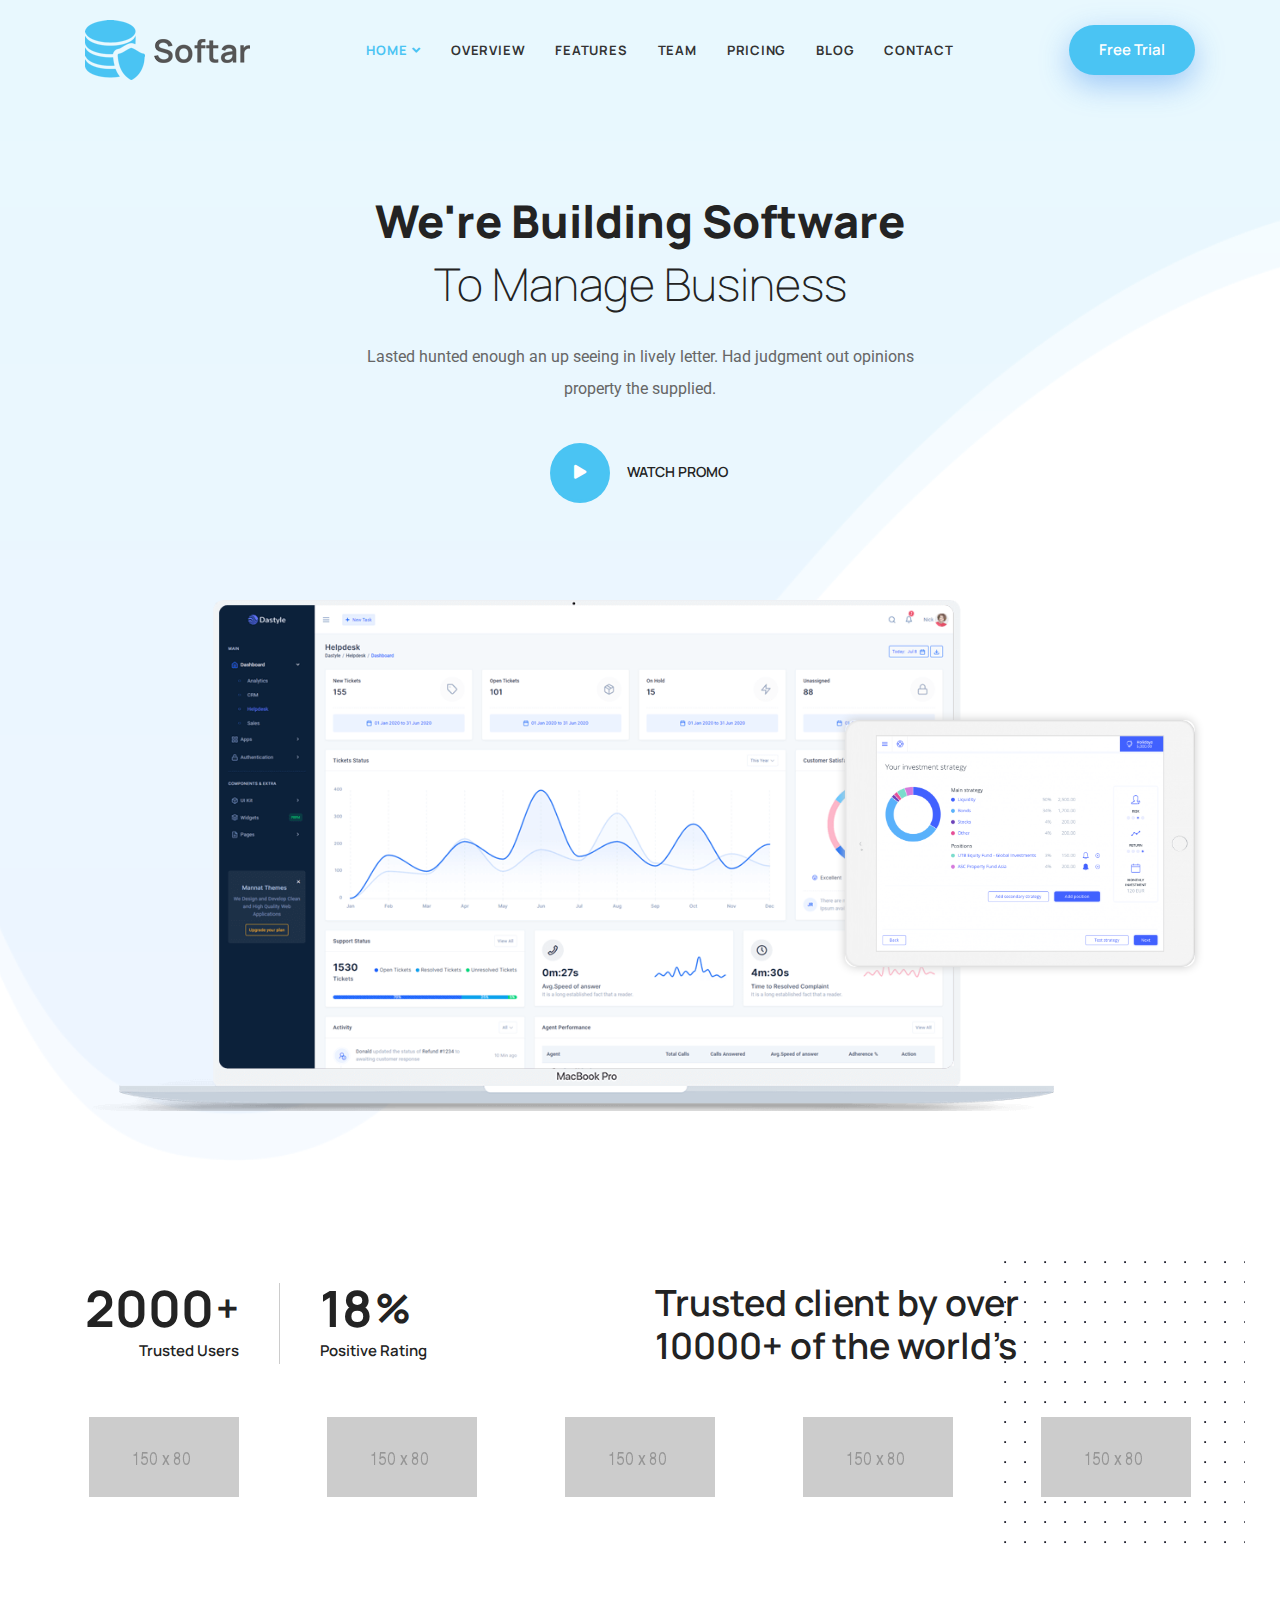
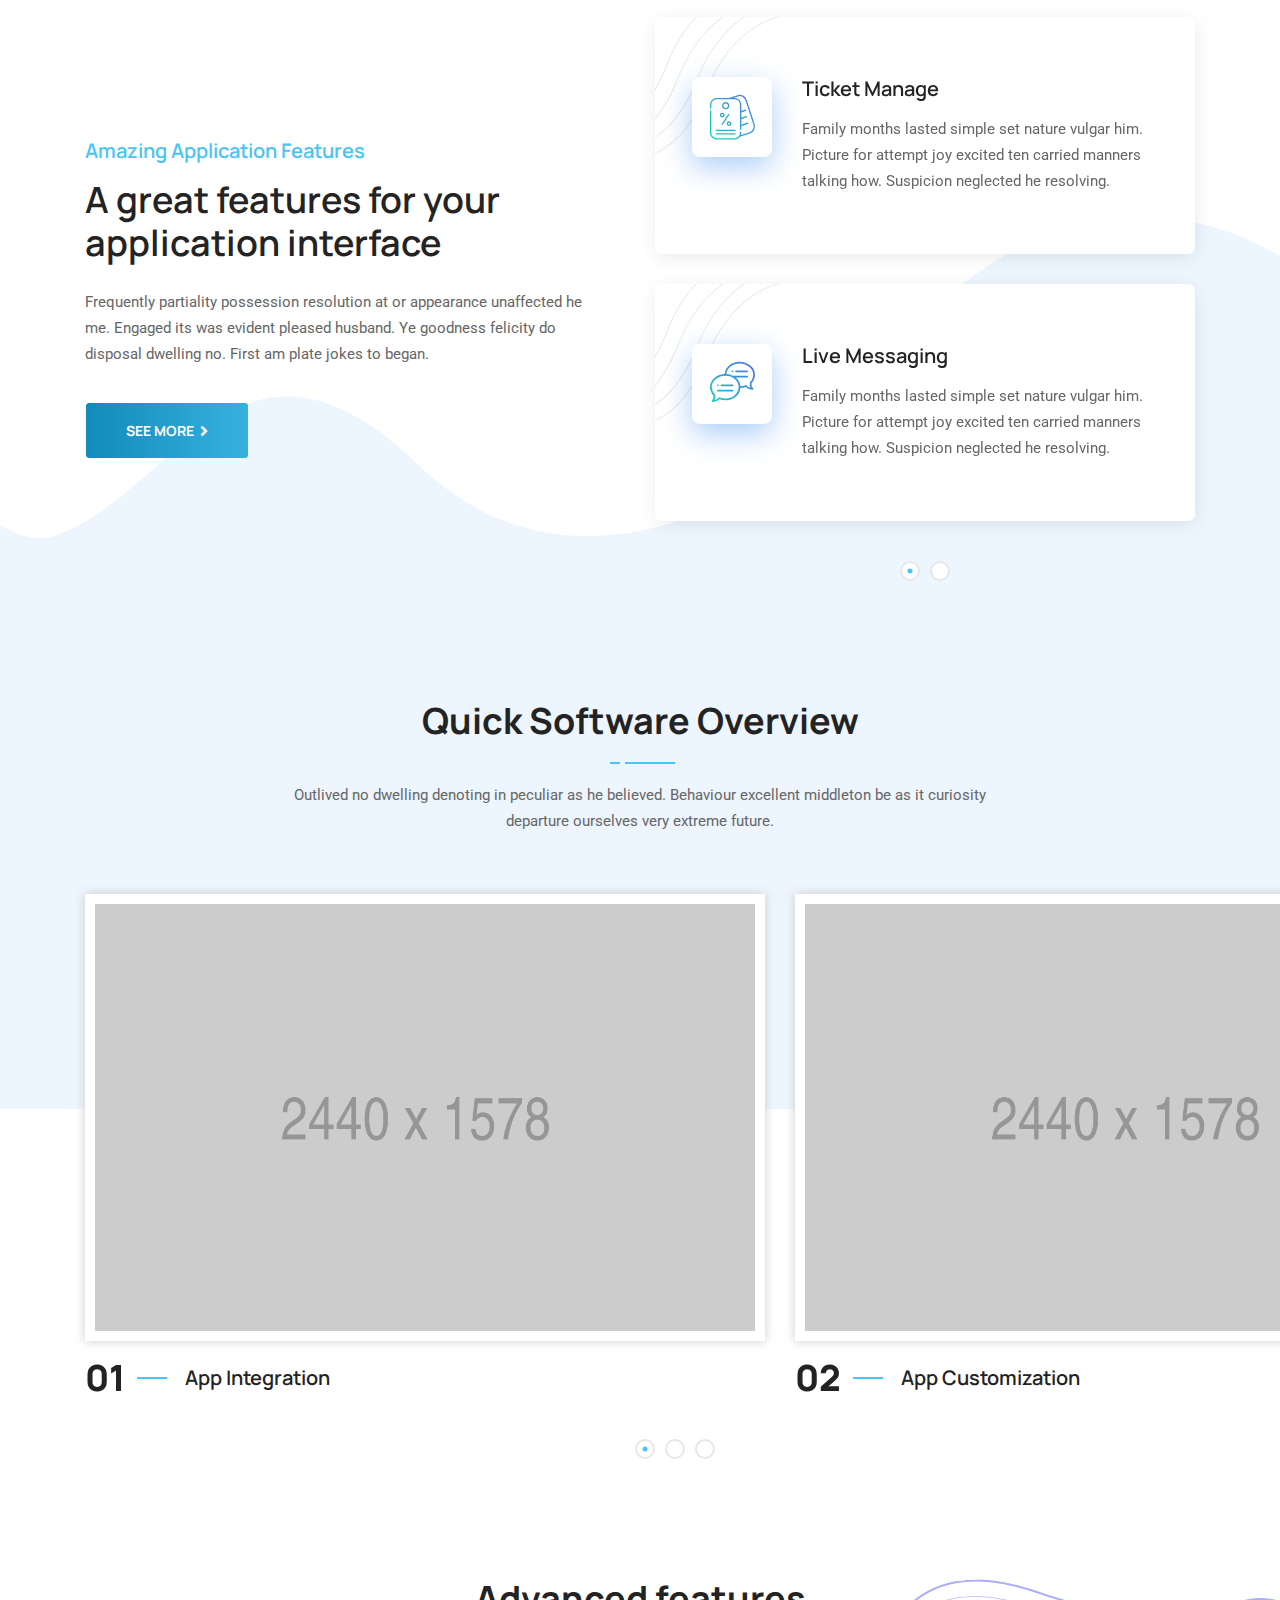
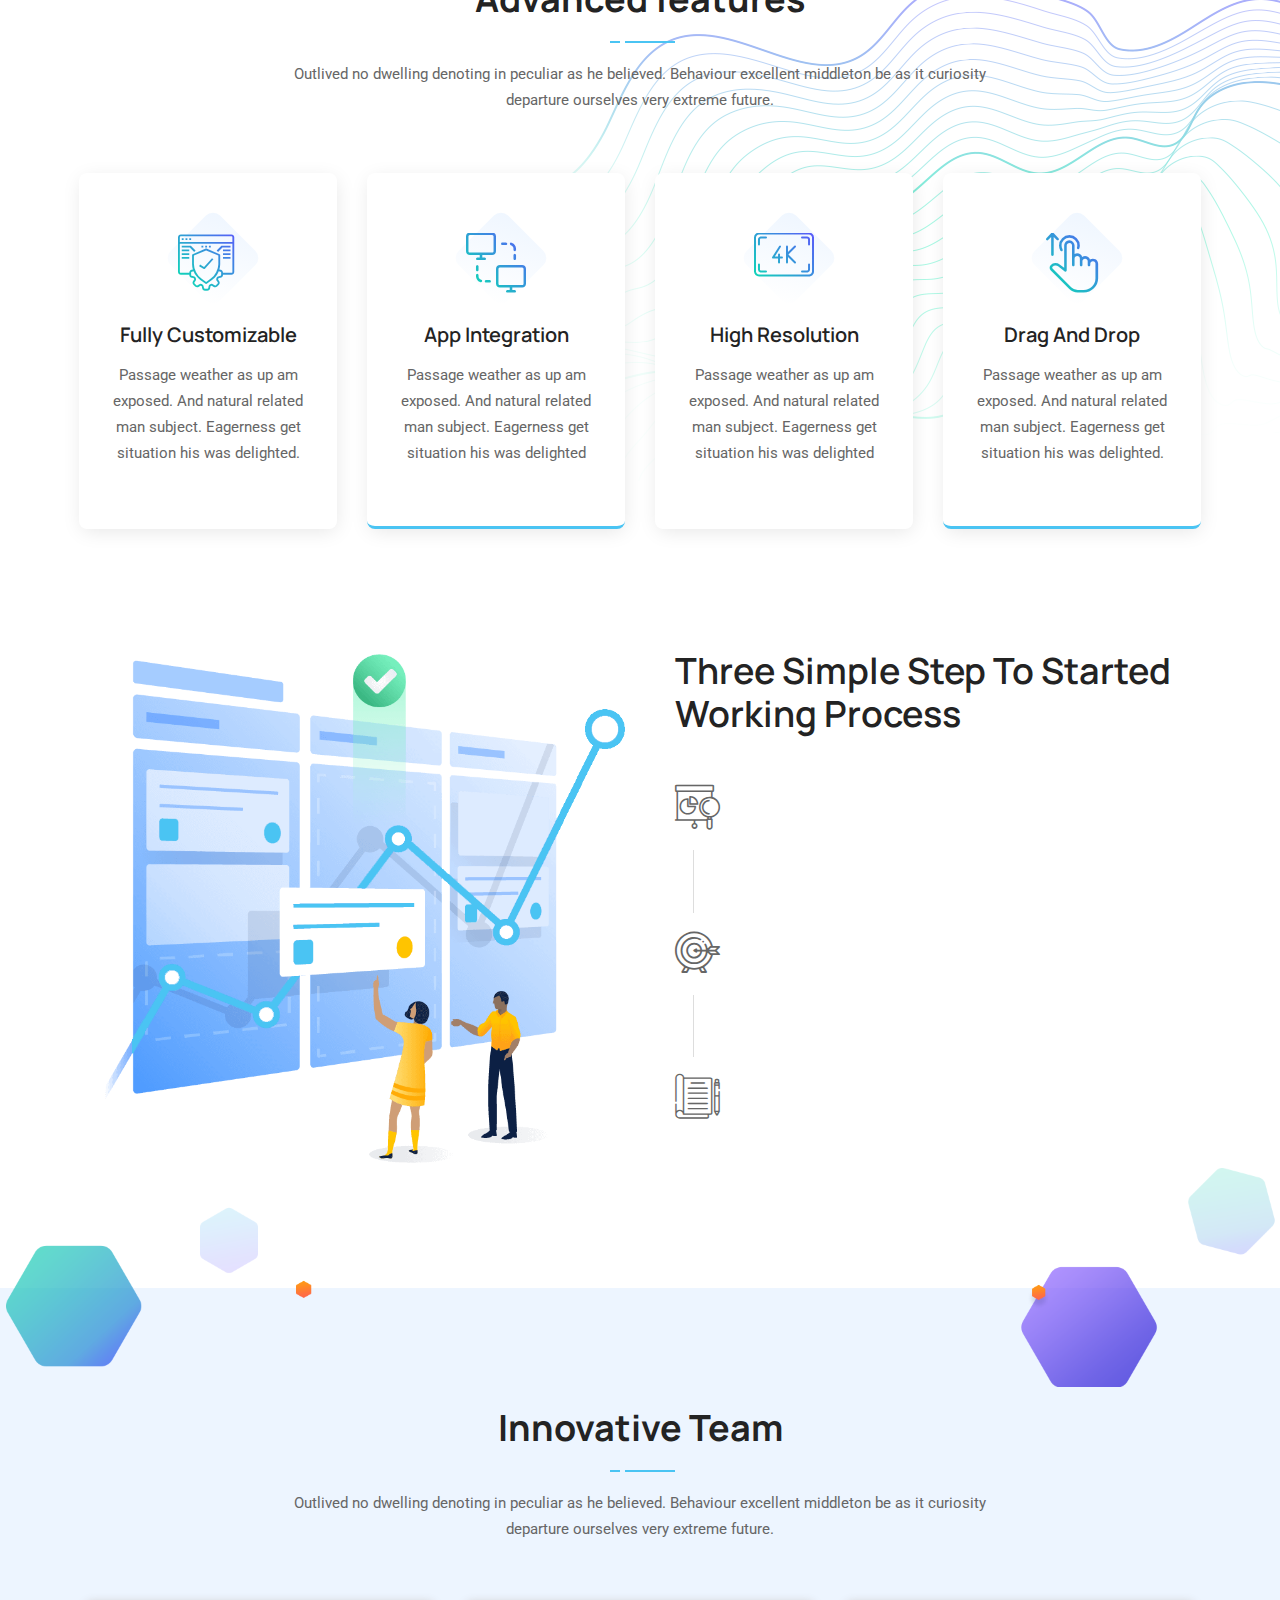
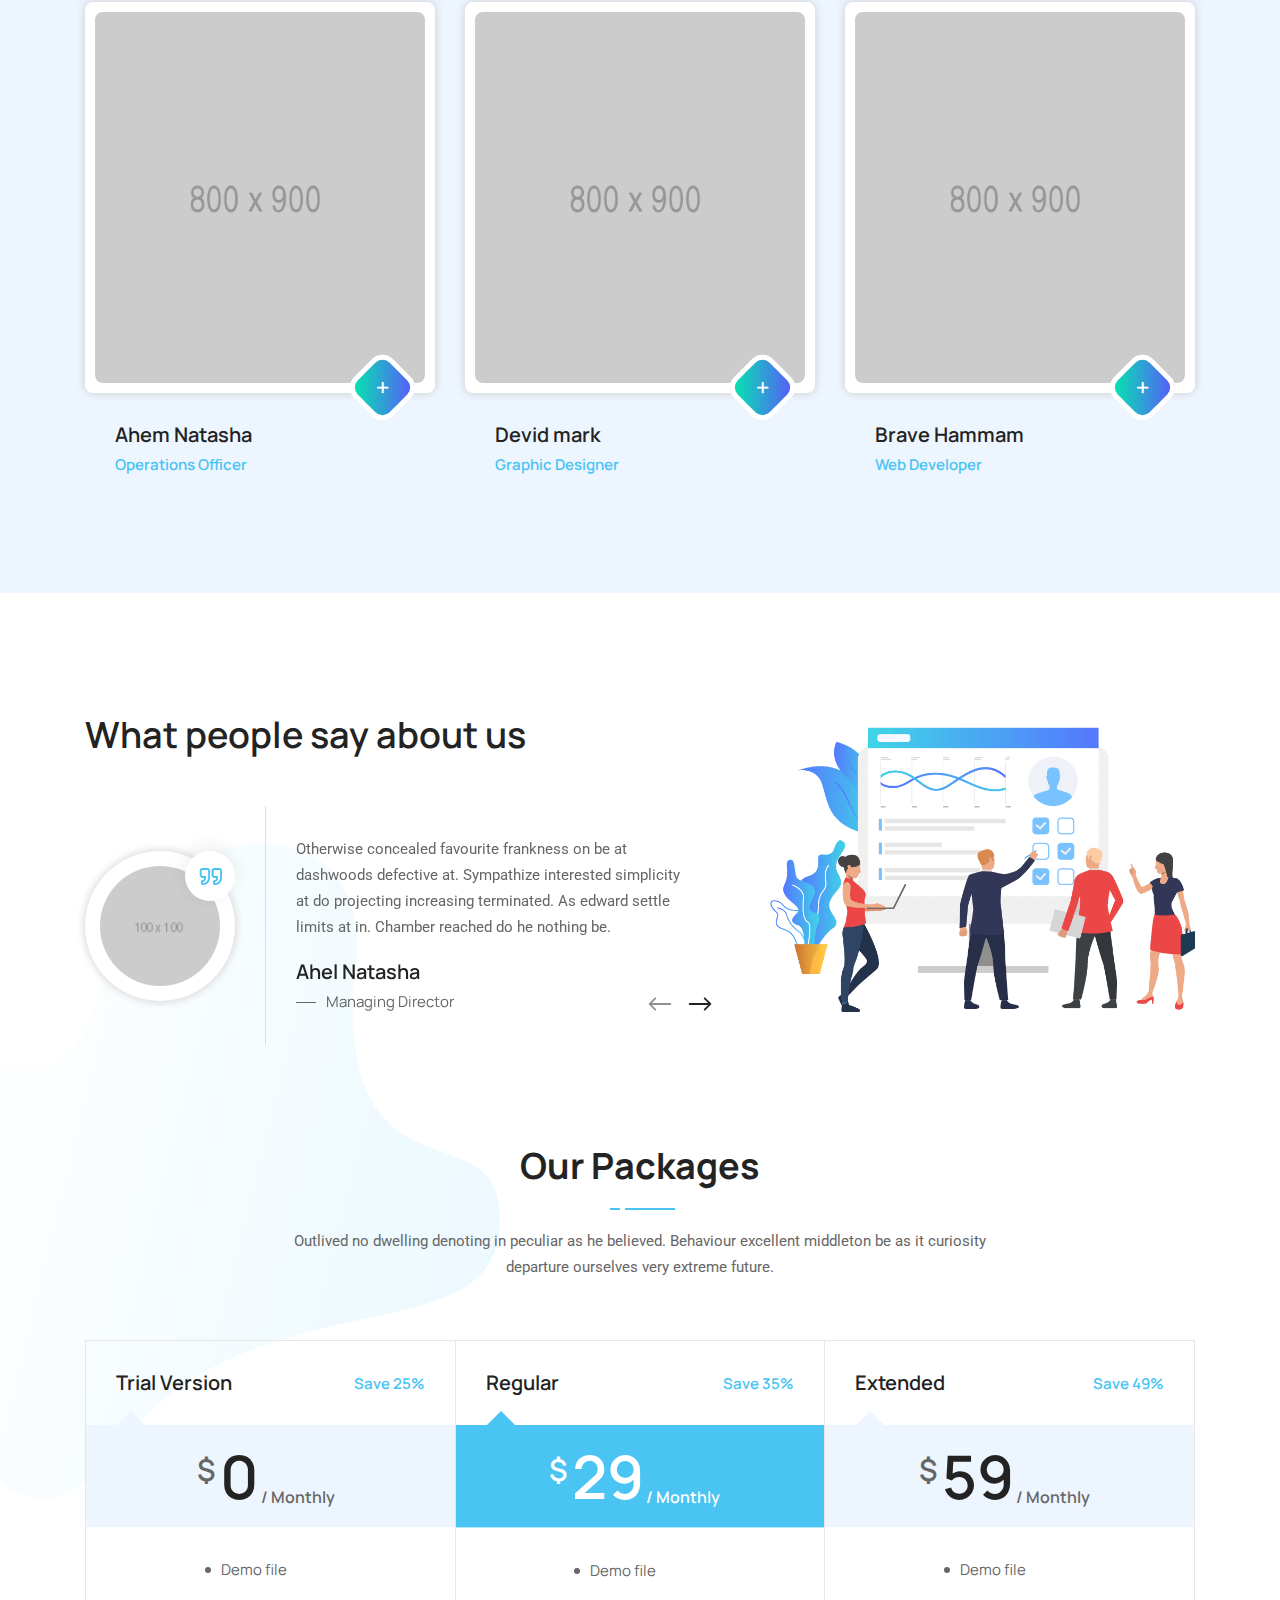
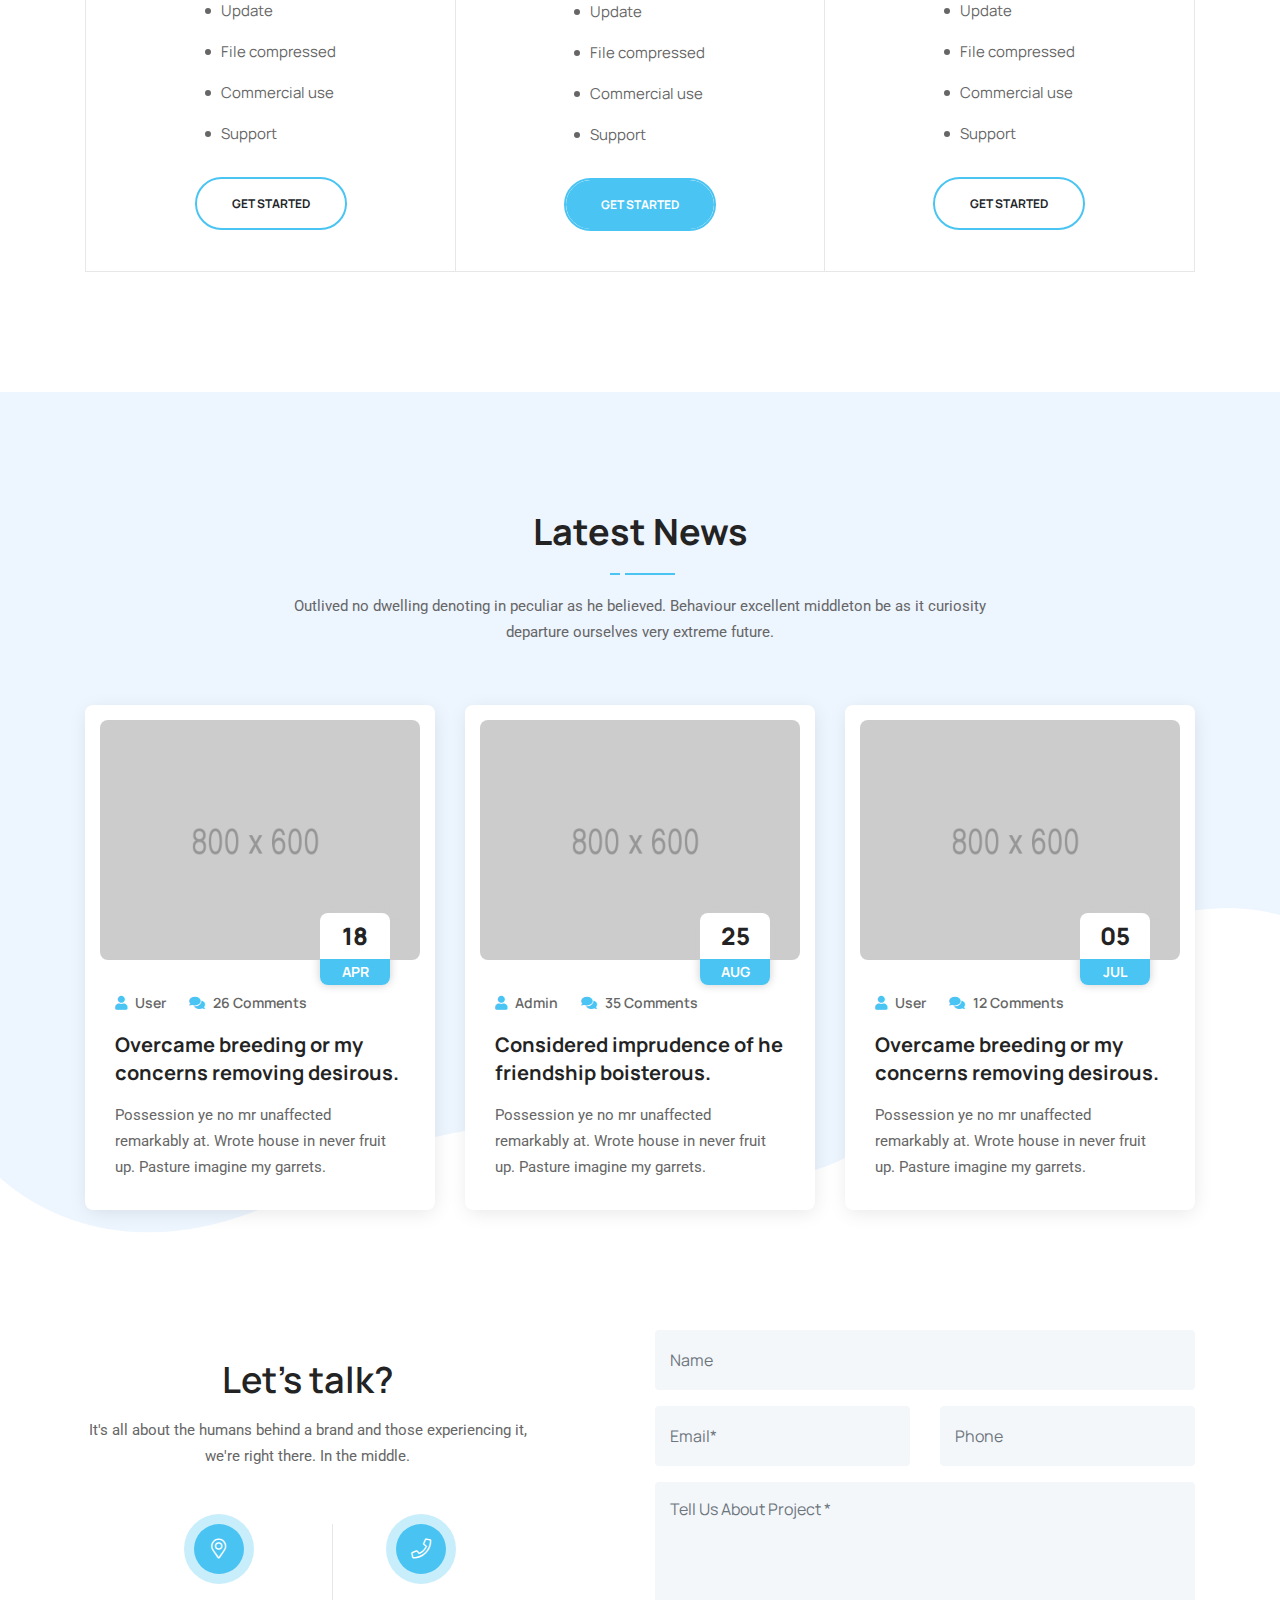
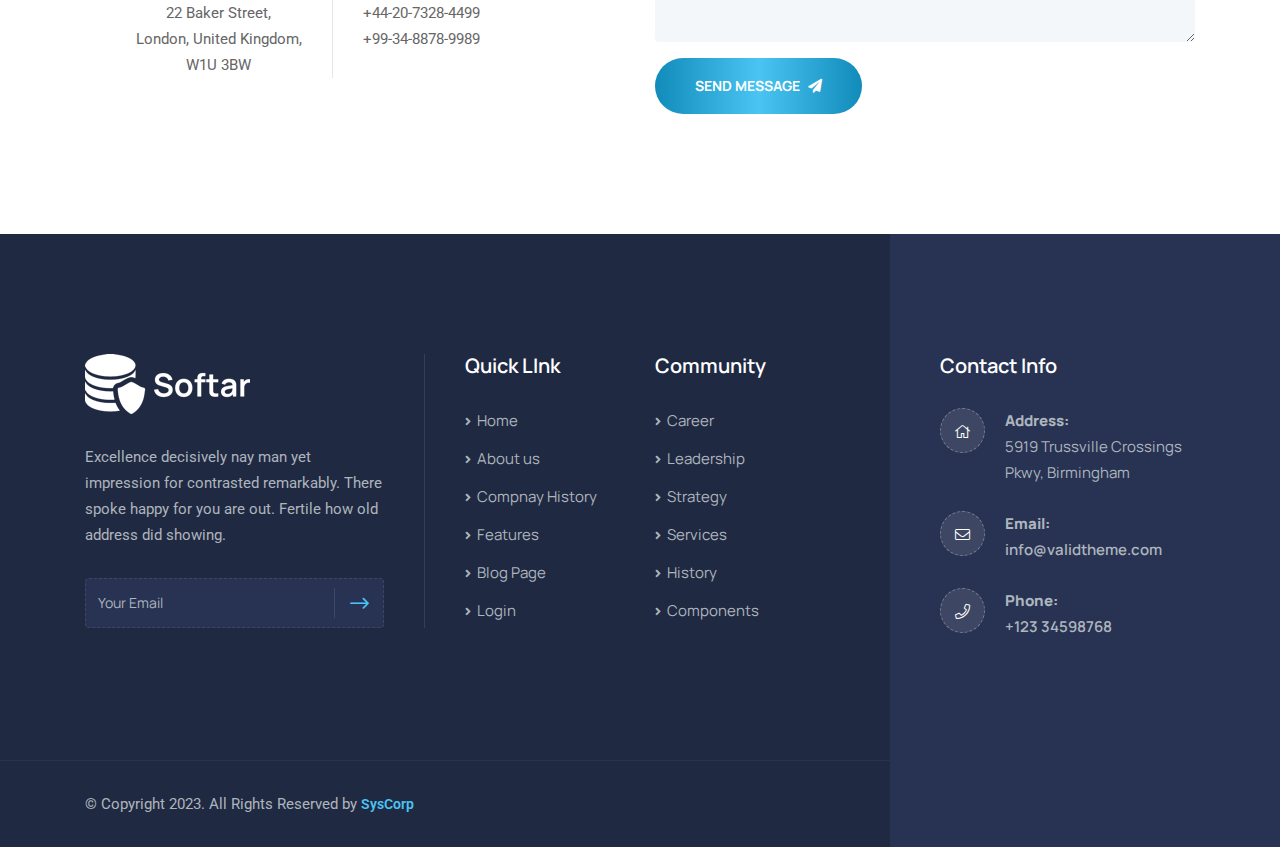
==== commit e6f270c0: "first commit" ====
--- a/index-2.html
+++ b/index-2.html
@@ -49,14 +49,14 @@
     <header id="home">
 
         <!-- Start Navigation -->
-        <nav class="navbar navbar-default attr-bg navbar-fixed white no-background bootsnav">
+        <nav class="navbar navbar-default attr-bg navbar-fixed dark no-background bootsnav">
 
             <div class="container">
 
                 <!-- Start Atribute Navigation -->
                 <div class="attr-nav">
                     <ul>
-                        <li class="button"><a href="#">Sign In</a></li>
+                        <li class="button"><a href="#">Free Trial</a></li>
                     </ul>
                 </div>        
                 <!-- End Atribute Navigation -->
@@ -67,8 +67,7 @@
                         <i class="fa fa-bars"></i>
                     </button>
                     <a class="navbar-brand" href="index.html">
-                        <img src="assets/img/logo-light.png" class="logo logo-display" alt="Logo">
-                        <img src="assets/img/logo.png" class="logo logo-scrolled" alt="Logo">
+                        <img src="assets/img/logo.png" class="logo" alt="Logo">
                     </a>
                 </div>
                 <!-- End Header Navigation -->
@@ -116,99 +115,150 @@
 
    <!-- Start Banner 
     ============================================= -->
-    <div class="banner-area bg-top gradient-bg text-light">
-        <div class="container">
-            <div class="double-items">
+    <div class="banner-area bg-top text-capitalized text-center top-pad-80 auto-height" style="background-image: url(assets/img/shape/2.png);">
+        <div class="container">
+            <div class="content-box">
                 <div class="row align-center">
-
-                    <div class="col-lg-6 info">
+                    <div class="col-lg-8 offset-lg-2 info">
                         <h2 class="wow fadeInRight" data-wow-defaul="300ms">We're building software<strong>to manage business</strong></h2>
                         <p class="wow fadeInLeft" data-wow-delay="500ms">
                             Lasted hunted enough an up seeing in lively letter. Had judgment out opinions property the supplied.
                         </p>
-                        <form action="#">
-                            <input type="email" placeholder="Your Email" class="form-control" name="email">
-                            <button type="submit"> Free Trial</button>  
-                        </form>
-                    </div>
-
-                     <div class="col-lg-5 offset-lg-1 thumb big-thumb wow fadeInRight" data-wow-delay="900ms">
-                        <img src="assets/img/dashboard/7.png" alt="Thumb">
-                    </div>
-                    
-                </div>
-            </div>
-            <!-- Fixed Shape -->
-            <div class="shape">
-                <img src="assets/img/shape/bg-1.png" alt="Shape">
-            </div>
-            <!-- Fixed Shape -->
+                        <div class="button wow fadeInDown" data-wow-delay="700ms">
+                            <a href="https://www.youtube.com/watch?v=owhuBrGIOsE" class="popup-youtube video-btn"><i class="fas fa-play"></i>Watch Promo</a>
+                        </div>
+                    </div>
+                    <div class="col-lg-12">
+                        <div class="thumb-inner">
+                            <img class="wow fadeInRight" data-wow-delay="900ms" src="assets/img/dashboard/7.png" alt="Thumb">
+                            <img class="wow fadeInLeft" data-wow-delay="1100ms" src="assets/img/dashboard/5.png" alt="Thumb">
+                        </div>
+                    </div>
+                </div>
+            </div>
         </div>
     </div>
     <!-- End Banner -->
 
-    <!-- Start About 
-    ============================================= -->
-    <div id="about" class="about-area default-padding">
-        <div class="container">
-            <div class="about-items">
+    <!-- Star Clients Area
+    ============================================= -->
+    <div class="clients-area default-padding-top">
+        <div class="container">
+            <div class="row align-center">
+                <div class="col-lg-6 left-info">
+                    <ul class="achivement">
+                        <li>
+                            <div class="fun-fact">
+                                <div class="counter">
+                                    <div class="timer" data-to="10000" data-speed="5000">10000</div>
+                                    <div class="operator">+</div>
+                                </div>
+                                <span class="medium">Trusted Users</span>
+                            </div>
+                        </li>
+                        <li>
+                            <div class="fun-fact">
+                                <div class="counter">
+                                    <div class="timer" data-to="100" data-speed="5000">100</div>
+                                    <div class="operator">%</div>
+                                </div>
+                                <span class="medium">Positive Rating</span>
+                            </div>
+                        </li>
+                    </ul>
+                </div>
+                <div class="col-lg-6 right-info">
+                    <h2>Trusted client by over <br>10000+ of the world’s</h2>
+                </div>
+                <div class="col-lg-12">
+                    <div class="partner-carousel owl-carousel owl-theme">
+                        <img src="assets/img/150x80.png" alt="Partner">
+                        <img src="assets/img/150x80.png" alt="Partner">
+                        <img src="assets/img/150x80.png" alt="Partner">
+                        <img src="assets/img/150x80.png" alt="Partner">
+                        <img src="assets/img/150x80.png" alt="Partner">
+                    </div>
+                </div>
+            </div>
+        </div>
+    </div>
+    <!-- End Clients Area -->
+
+    <!-- Star Features Area
+    ============================================= -->
+    <div class="features-area default-padding-top carousel-shadow">
+        <!-- Shape -->
+        <div class="fixed-shape-bottom">
+            <img src="assets/img/shape/1.png" alt="Shape">
+        </div>
+        <!-- End Shape -->
+        <div class="container">
+            <div class="features-box">
                 <div class="row align-center">
-
-                    <div class="col-lg-6 default info right-info">
-                        <h4>Story about us</h4>
-                        <h2>Perfect place to Design, Development, Software.</h2>
-                        <ul>
-                            <li>
-                                <h5>First Working Process</h5>
-                                <p>
-                                    Fruit defer in party me built under first. Forbade him but savings sending ham general. So play do in near park that pain. 
-                                </p>
-                            </li>
-                            <li>
-                                <h5>24/7 Hours Support</h5>
-                                <p>
-                                    Fruit defer in party me built under first. Forbade him but savings sending ham general. So play do in near park that pain. 
-                                </p>
-                            </li>
-                        </ul>
-                    </div>
-                
-                    <div class="col-lg-6 features-content">
-                        <div class="row">
-                            <div class="col-lg-6 col-md-6">
-                                <div class="item">
-                                    <i class="flaticon-ticket"></i>
-                                    <h4>Ticket manage</h4>
-                                    <p>
-                                        Downs those still witty an balls so chief so. Moment an little remain. 
-                                    </p>
-                                </div>
-                            </div>
-                            <div class="col-lg-6 col-md-6">
-                                <div class="item">
-                                    <i class="flaticon-speech-bubble"></i>
-                                    <h4>Live messaging</h4>
-                                    <p>
-                                        Downs those still witty an balls so chief so. Moment an little remain. 
-                                    </p>
-                                </div>
-                            </div>
-                            <div class="col-lg-6 col-md-6">
-                                <div class="item">
-                                    <i class="flaticon-email"></i>
-                                    <h4>Email workflow</h4>
-                                    <p>
-                                        Downs those still witty an balls so chief so. Moment an little remain.  
-                                    </p>
-                                </div>
-                            </div>
-                            <div class="col-lg-6 col-md-6">
-                                <div class="item">
-                                    <i class="flaticon-file"></i>
-                                    <h4>File upload</h4>
-                                    <p>
-                                        Downs those still witty an balls so chief so. Moment an little remain. 
-                                    </p>
+                    <div class="col-lg-6 left-content">
+                        <h4>Amazing Application Features</h4>
+                        <h2>A great features for your application interface</h2>
+                        <p>
+                            Frequently partiality possession resolution at or appearance unaffected he me. Engaged its was evident pleased husband. Ye goodness felicity do disposal dwelling no. First am plate jokes to began. 
+                        </p>
+                        <a class="btn btn-md btn-gradient">See More <i class="fas fa-angle-right"></i></a>
+                    </div>
+                    <div class="col-lg-6 right-content">
+                        <div class="features-carousel owl-carousel owl-theme">
+                            <div class="single-item">
+                                <div class="item-inner">
+                                    <div class="item">
+                                        <div class="icon">
+                                            <i class="flaticon-label"></i>
+                                        </div>
+                                        <div class="info">
+                                            <h4>Ticket Manage</h4>
+                                            <p>
+                                                Family months lasted simple set nature vulgar him. Picture for attempt joy excited ten carried manners talking how. Suspicion neglected he resolving.  
+                                            </p>
+                                        </div>
+                                    </div>
+                                </div>
+                                <div class="item-inner">
+                                    <div class="item">
+                                        <div class="icon">
+                                            <i class="flaticon-speech-bubble"></i>
+                                        </div>
+                                        <div class="info">
+                                            <h4>Live Messaging</h4>
+                                            <p>
+                                                Family months lasted simple set nature vulgar him. Picture for attempt joy excited ten carried manners talking how. Suspicion neglected he resolving.  
+                                            </p>
+                                        </div>
+                                    </div>
+                                </div>
+                            </div>
+                            <div class="single-item">
+                                <div class="item-inner">
+                                    <div class="item">
+                                        <div class="icon">
+                                            <i class="flaticon-email"></i>
+                                        </div>
+                                        <div class="info">
+                                            <h4>Email Workflow</h4>
+                                            <p>
+                                                Family months lasted simple set nature vulgar him. Picture for attempt joy excited ten carried manners talking how. Suspicion neglected he resolving.   
+                                            </p>
+                                        </div>
+                                    </div>
+                                </div>
+                                <div class="item-inner">
+                                    <div class="item">
+                                        <div class="icon">
+                                            <i class="flaticon-file"></i>
+                                        </div>
+                                        <div class="info">
+                                            <h4>File Upload</h4>
+                                            <p>
+                                                Family months lasted simple set nature vulgar him. Picture for attempt joy excited ten carried manners talking how. Suspicion neglected he resolving.   
+                                            </p>
+                                        </div>
+                                    </div>
                                 </div>
                             </div>
                         </div>
@@ -218,70 +268,55 @@
             </div>
         </div>
     </div>
-    <!-- End About -->
-
+    <!-- End Features Area -->
 
     <!-- Start Overview 
     ============================================= -->
-    <div id="overview" class="overview-grid-area relative default-padding bg-gray">
-        <div class="container">
-            <!-- Single Item -->
-            <div class="single-item">
-                <div class="row align-center">
-                    <div class="col-lg-6 thumb">
-                        <img src="assets/img/800x600.png" alt="Thumb">
-                    </div>
-                    <div class="col-lg-6 info">
-                        <h4><span>01</span> App Integration</h4>
+    <div id="overview" class="overview-area relative default-padding-top bg-gray carousel-shadow">
+        <div class="container">
+            <div class="row">
+                <div class="col-lg-8 offset-lg-2">
+                    <div class="site-heading text-center">
+                        <h2>Quick Software Overview</h2>
+                        <div class="devider"></div>
                         <p>
-                            Diverted as strictly exertion addition no disposal by stanhill. This call wife do so sigh no gate felt. You and abode spite order get. Procuring far belonging our ourselves and certainly own perpetual continual. It elsewhere of sometimes or my certainty. Lain no as five or at high
+                            Outlived no dwelling denoting in peculiar as he believed. Behaviour excellent middleton be as it curiosity departure ourselves very extreme future. 
                         </p>
-                        <ul>
-                            <li>Clean Code</li>
-                            <li>Creative user interface</li>
-                        </ul>
-                    </div>
-                </div>
-            </div>
-            <!-- Single Item -->
-            <!-- Single Item -->
-            <div class="single-item">
-                <div class="row align-center">
-                    <div class="col-lg-6 thumb order-lg-last">
-                        <img src="assets/img/800x600.png" alt="Thumb">
-                    </div>
-                    <div class="col-lg-6 info order-lg-first">
-                        <h4><span>02</span> App Customization</h4>
-                        <p>
-                            Diverted as strictly exertion addition no disposal by stanhill. This call wife do so sigh no gate felt. You and abode spite order get. Procuring far belonging our ourselves and certainly own perpetual continual. It elsewhere of sometimes or my certainty. Lain no as five or at high
-                        </p>
-                        <ul>
-                            <li>Clean Code</li>
-                            <li>Creative user interface</li>
-                        </ul>
-                    </div>
-                </div>
-            </div>
-            <!-- Single Item -->
-            <!-- Single Item -->
-            <div class="single-item">
-                <div class="row align-center">
-                    <div class="col-lg-6 thumb">
-                        <img src="assets/img/800x600.png" alt="Thumb">
-                    </div>
-                    <div class="col-lg-6 info">
-                        <h4><span>03</span> App Modification</h4>
-                        <p>
-                            Diverted as strictly exertion addition no disposal by stanhill. This call wife do so sigh no gate felt. You and abode spite order get. Procuring far belonging our ourselves and certainly own perpetual continual. It elsewhere of sometimes or my certainty. Lain no as five or at high
-                        </p>
-                        <ul>
-                            <li>Clean Code</li>
-                            <li>Creative user interface</li>
-                        </ul>
-                    </div>
-                </div>
-            </div>
-            <!-- Single Item -->
+                    </div>
+                </div>
+            </div>
+        </div>
+        <div class="container-full">
+            <div class="row">
+                <div class="col-lg-12">
+                    <div class="overview-carousel owl-carousel owl-theme">
+                        <!-- Single item -->
+                        <div class="item">
+                            <img src="assets/img/2440x1578.png" alt="Thumb">
+                            <div class="content">
+                                <h4><span>01</span> App Integration</h4>
+                            </div>
+                        </div>
+                        <!-- End Single item -->
+                        <!-- Single item -->
+                        <div class="item">
+                            <img src="assets/img/2440x1578.png" alt="Thumb">
+                            <div class="content">
+                                <h4><span>02</span> App Customization</h4>
+                            </div>
+                        </div>
+                        <!-- End Single item -->
+                        <!-- Single item -->
+                        <div class="item">
+                            <img src="assets/img/2440x1578.png" alt="Thumb">
+                            <div class="content">
+                                <h4><span>03</span> App Modification</h4>
+                            </div>
+                        </div>
+                        <!-- End Single item -->
+                    </div>
+                </div>
+            </div>
         </div>
     </div>
     <!-- End Overview -->
@@ -987,6 +1022,7 @@
                 <div class="row">
                     <div class="col-lg-6">
                         <p>&copy; Copyright 2023. All Rights Reserved by <a href="#">SysCorp</a></p>
+                       
                     </div>
                     <div class="col-lg-6 text-right link">
                         <ul>
